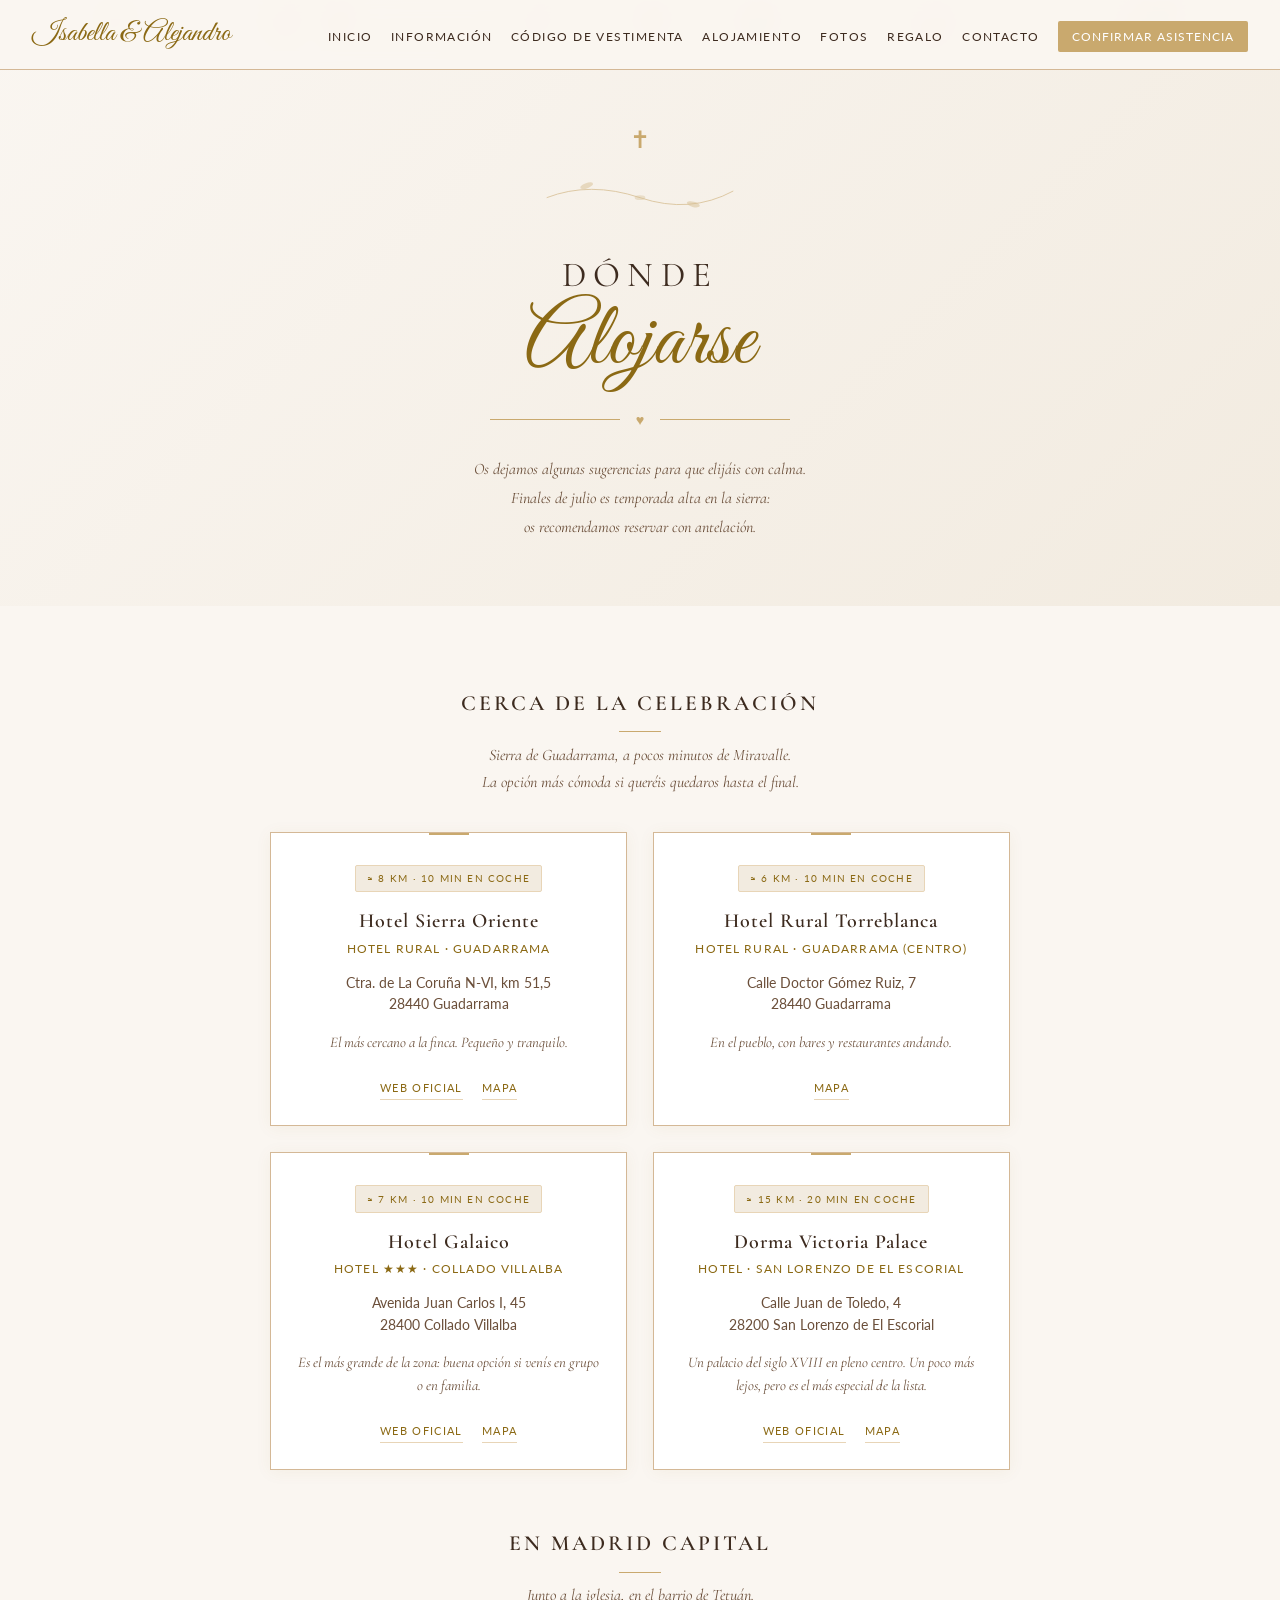
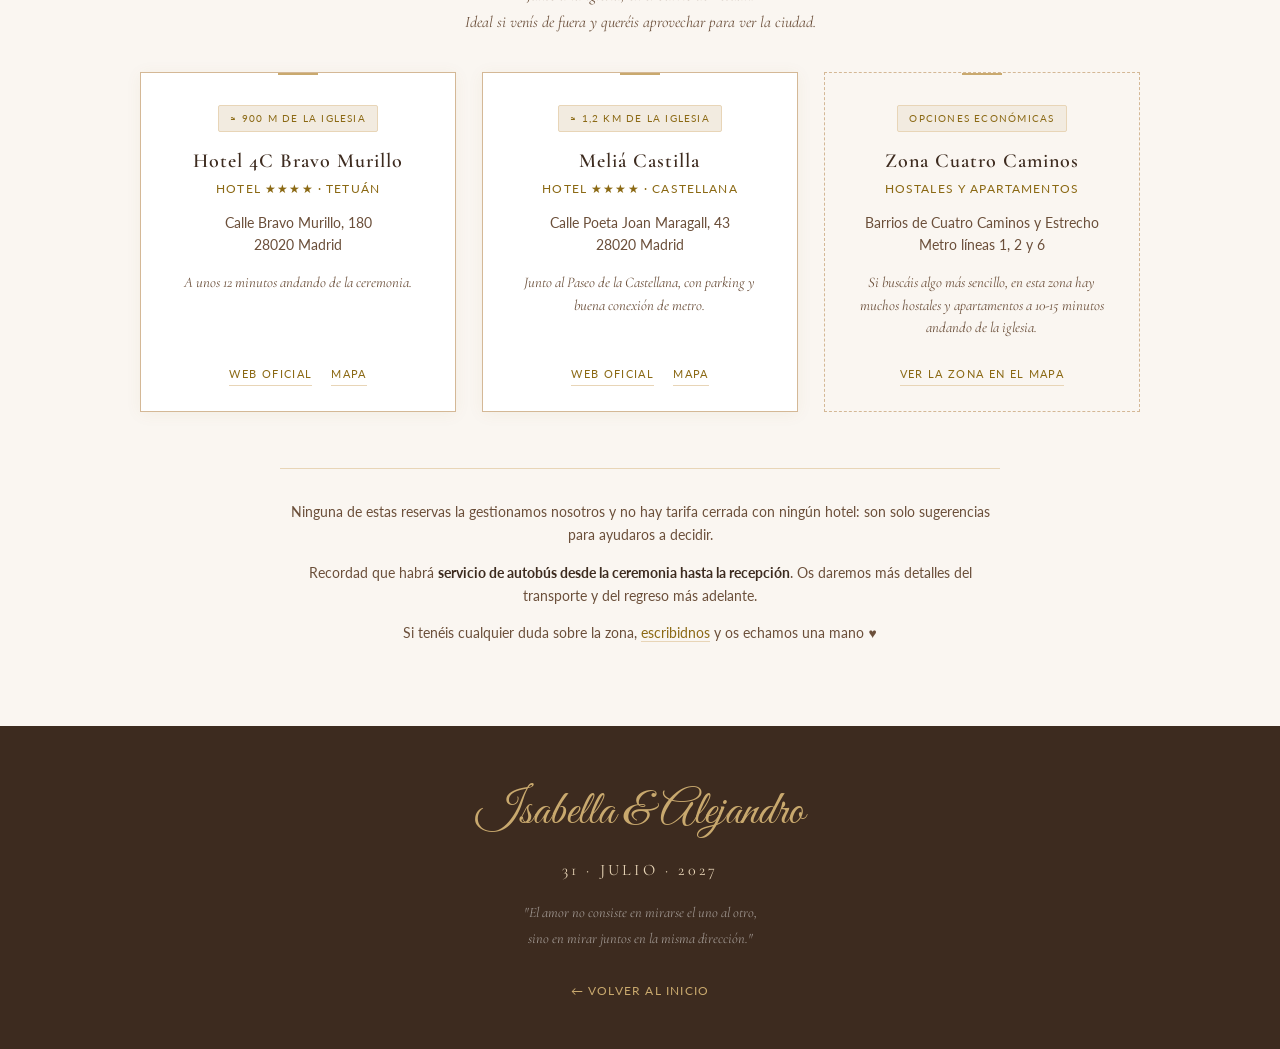
==== alojamiento.html @ 55c5a466 "Add files via upload" ====
<!DOCTYPE html>
<html lang="es">
<head>
  <meta charset="UTF-8" />
  <meta name="viewport" content="width=device-width, initial-scale=1.0" />
  <title>Alojamiento · Isabella &amp; Alejandro</title>
  <meta name="description" content="Hoteles recomendados cerca de la celebración y en Madrid capital para la boda de Isabella y Alejandro." />
  <meta name="robots" content="noindex, nofollow" />
  <link rel="stylesheet" href="styles.css" />
  <link rel="icon" href="data:image/svg+xml,<svg xmlns='http://www.w3.org/2000/svg' viewBox='0 0 100 100'><text y='.9em' font-size='90'>♥</text></svg>" />
</head>
<body>

  <!-- NAVBAR -->
  <nav class="navbar">
    <a href="index.html" class="navbar-brand">Isabella &amp; Alejandro</a>
    <ul class="navbar-links" id="navLinks">
      <li><a href="index.html#inicio">Inicio</a></li>
      <li><a href="index.html#informacion">Información</a></li>
      <li><a href="vestimenta.html">Código de Vestimenta</a></li>
      <li><a href="alojamiento.html">Alojamiento</a></li>
      <li><a href="index.html#fotos">Fotos</a></li>
      <li><a href="index.html#regalo">Regalo</a></li>
      <li><a href="index.html#contacto">Contacto</a></li>
      <li><a href="index.html#asistencia" class="btn-nav">Confirmar Asistencia</a></li>
    </ul>
    <button class="hamburger" id="hamburger" aria-label="Menú">
      <span></span>
      <span></span>
      <span></span>
    </button>
  </nav>

  <!-- HERO ALOJAMIENTO -->
  <div class="page-hero">
    <span class="page-hero-cross">✝</span>

    <!-- Rama decorativa -->
    <svg viewBox="0 0 300 80" fill="none" xmlns="http://www.w3.org/2000/svg" style="width:200px;margin-bottom:1rem;opacity:0.7">
      <path d="M10,40 Q75,15 150,40 Q225,65 290,30" stroke="#C9A96E" stroke-width="1.2" fill="none"/>
      <ellipse cx="70" cy="22" rx="10" ry="4" transform="rotate(-20 70 22)" fill="#C9A96E" opacity="0.5"/>
      <ellipse cx="150" cy="40" rx="8" ry="3.5" fill="#C9A96E" opacity="0.4"/>
      <ellipse cx="230" cy="50" rx="10" ry="4" transform="rotate(15 230 50)" fill="#C9A96E" opacity="0.5"/>
    </svg>

    <div class="page-hero-title">Dónde</div>
    <span class="page-hero-script">Alojarse</span>

    <div class="divider" style="margin:1rem auto"><span class="divider-heart">♥</span></div>

    <p class="page-hero-intro">
      Os dejamos algunas sugerencias para que elijáis con calma.<br>
      Finales de julio es temporada alta en la sierra:<br>
      os recomendamos reservar con antelación.
    </p>
  </div>

  <!-- HOTELES -->
  <section class="section">
    <div class="container">

      <div class="lodging-zone fade-in">
        <h3 class="lodging-zone-title">Cerca de la celebración</h3>
        <p class="lodging-zone-desc">
          Sierra de Guadarrama, a pocos minutos de Miravalle.<br>
          La opción más cómoda si queréis quedaros hasta el final.
        </p>

        <div class="lodging-grid lodging-grid-2">

          <article class="lodging-card">
            <span class="lodging-badge">≈ 8 km · 10 min en coche</span>
            <h4 class="lodging-name">Hotel Sierra Oriente</h4>
            <p class="lodging-type">Hotel rural · Guadarrama</p>
            <p class="lodging-address">Ctra. de La Coruña N-VI, km 51,5<br>28440 Guadarrama</p>
            <p class="lodging-note-sm">El más cercano a la finca. Pequeño y tranquilo.</p>
            <div class="lodging-links">
              <a href="https://www.hotelsierraoriente.com/" target="_blank" rel="noopener">Web oficial</a>
              <a href="https://maps.google.com/?q=Hotel+Sierra+Oriente+Guadarrama" target="_blank" rel="noopener">Mapa</a>
            </div>
          </article>

          <article class="lodging-card">
            <span class="lodging-badge">≈ 6 km · 10 min en coche</span>
            <h4 class="lodging-name">Hotel Rural Torreblanca</h4>
            <p class="lodging-type">Hotel rural · Guadarrama (centro)</p>
            <p class="lodging-address">Calle Doctor Gómez Ruiz, 7<br>28440 Guadarrama</p>
            <p class="lodging-note-sm">En el pueblo, con bares y restaurantes andando.</p>
            <div class="lodging-links">
              <a href="https://maps.google.com/?q=Hotel+Rural+Torreblanca+Guadarrama" target="_blank" rel="noopener">Mapa</a>
            </div>
          </article>

          <article class="lodging-card">
            <span class="lodging-badge">≈ 7 km · 10 min en coche</span>
            <h4 class="lodging-name">Hotel Galaico</h4>
            <p class="lodging-type">Hotel ★★★ · Collado Villalba</p>
            <p class="lodging-address">Avenida Juan Carlos I, 45<br>28400 Collado Villalba</p>
            <p class="lodging-note-sm">Es el más grande de la zona: buena opción si venís en grupo o en familia.</p>
            <div class="lodging-links">
              <a href="https://www.hotelgalaico.com/" target="_blank" rel="noopener">Web oficial</a>
              <a href="https://maps.google.com/?q=Hotel+Galaico+Collado+Villalba" target="_blank" rel="noopener">Mapa</a>
            </div>
          </article>

          <article class="lodging-card">
            <span class="lodging-badge">≈ 15 km · 20 min en coche</span>
            <h4 class="lodging-name">Dorma Victoria Palace</h4>
            <p class="lodging-type">Hotel · San Lorenzo de El Escorial</p>
            <p class="lodging-address">Calle Juan de Toledo, 4<br>28200 San Lorenzo de El Escorial</p>
            <p class="lodging-note-sm">Un palacio del siglo XVIII en pleno centro. Un poco más lejos, pero es el más especial de la lista.</p>
            <div class="lodging-links">
              <a href="https://www.eurostarshotels.com/dorma-victoria-palace.html" target="_blank" rel="noopener">Web oficial</a>
              <a href="https://maps.google.com/?q=Victoria+Palace+San+Lorenzo+de+El+Escorial" target="_blank" rel="noopener">Mapa</a>
            </div>
          </article>

        </div>
      </div>

      <!-- ---------- ZONA 2 · MADRID ---------- -->
      <div class="lodging-zone fade-in">
        <h3 class="lodging-zone-title">En Madrid capital</h3>
        <p class="lodging-zone-desc">
          Junto a la iglesia, en el barrio de Tetuán.<br>
          Ideal si venís de fuera y queréis aprovechar para ver la ciudad.
        </p>

        <div class="lodging-grid">

          <article class="lodging-card">
            <span class="lodging-badge">≈ 900 m de la iglesia</span>
            <h4 class="lodging-name">Hotel 4C Bravo Murillo</h4>
            <p class="lodging-type">Hotel ★★★★ · Tetuán</p>
            <p class="lodging-address">Calle Bravo Murillo, 180<br>28020 Madrid</p>
            <p class="lodging-note-sm">A unos 12 minutos andando de la ceremonia.</p>
            <div class="lodging-links">
              <a href="https://www.hotelbravomurillo.es/" target="_blank" rel="noopener">Web oficial</a>
              <a href="https://maps.google.com/?q=Hotel+4C+Bravo+Murillo+Madrid" target="_blank" rel="noopener">Mapa</a>
            </div>
          </article>

          <article class="lodging-card">
            <span class="lodging-badge">≈ 1,2 km de la iglesia</span>
            <h4 class="lodging-name">Meliá Castilla</h4>
            <p class="lodging-type">Hotel ★★★★ · Castellana</p>
            <p class="lodging-address">Calle Poeta Joan Maragall, 43<br>28020 Madrid</p>
            <p class="lodging-note-sm">Junto al Paseo de la Castellana, con parking y buena conexión de metro.</p>
            <div class="lodging-links">
              <a href="https://www.melia.com/es/hoteles/espana/madrid/melia-castilla" target="_blank" rel="noopener">Web oficial</a>
              <a href="https://maps.google.com/?q=Melia+Castilla+Madrid" target="_blank" rel="noopener">Mapa</a>
            </div>
          </article>

          <article class="lodging-card lodging-card-tip">
            <span class="lodging-badge">Opciones económicas</span>
            <h4 class="lodging-name">Zona Cuatro Caminos</h4>
            <p class="lodging-type">Hostales y apartamentos</p>
            <p class="lodging-address">Barrios de Cuatro Caminos y Estrecho<br>Metro líneas 1, 2 y 6</p>
            <p class="lodging-note-sm">Si buscáis algo más sencillo, en esta zona hay muchos hostales y apartamentos a 10-15 minutos andando de la iglesia.</p>
            <div class="lodging-links">
              <a href="https://maps.google.com/?q=hoteles+Cuatro+Caminos+Madrid" target="_blank" rel="noopener">Ver la zona en el mapa</a>
            </div>
          </article>

        </div>
      </div>

      <!-- ---------- NOTA ---------- -->
      <div class="lodging-footnote fade-in">
        <p>
          Ninguna de estas reservas la gestionamos nosotros y no hay tarifa cerrada con ningún hotel:
          son solo sugerencias para ayudaros a decidir.
        </p>
        <p>
          Recordad que habrá <strong>servicio de autobús desde la ceremonia hasta la recepción</strong>.
          Os daremos más detalles del transporte y del regreso más adelante.
        </p>
        <p>
          Si tenéis cualquier duda sobre la zona, <a href="index.html#contacto">escribidnos</a> y os echamos una mano ♥
        </p>
      </div>

    </div>
  </section>

  <!-- FOOTER -->
  <footer>
    <span class="footer-names">Isabella &amp; Alejandro</span>
    <div class="footer-date">31 · JULIO · 2027</div>
    <p class="footer-quote">
      "El amor no consiste en mirarse el uno al otro,<br>
      sino en mirar juntos en la misma dirección."
    </p>
    <div style="margin-top:1.5rem">
      <a href="index.html" style="color:var(--gold);font-size:0.75rem;letter-spacing:0.1em;text-transform:uppercase;text-decoration:none">← Volver al Inicio</a>
    </div>
  </footer>

  <script>
    // Menú hamburguesa
    document.getElementById('hamburger').addEventListener('click', () => {
      document.getElementById('navLinks').classList.toggle('open');
    });

    // Aparición progresiva al hacer scroll
    const observer = new IntersectionObserver((entries) => {
      entries.forEach(e => { if (e.isIntersecting) e.target.classList.add('visible'); });
    }, { threshold: 0.1 });
    document.querySelectorAll('.fade-in').forEach(el => observer.observe(el));
  </script>

  <script src="petals.js" defer></script>
</body>
</html>
---- styles.css ----
/* =============================================
   WEB BODA - Isabella & Alejandro
   Paleta: Crema, Beige, Dorado elegante
   ============================================= */

@import url('https://fonts.googleapis.com/css2?family=Cormorant+Garamond:ital,wght@0,300;0,400;0,500;0,600;1,300;1,400;1,500;1,600&family=Great+Vibes&family=Lato:wght@300;400;700&display=swap');

:root {
  --cream: #FAF6F1;
  --cream-dark: #F2EBE0;
  --gold: #C9A96E;
  --gold-dark: #8B6914;
  --gold-light: #E8D5B7;
  --text-dark: #3D2B1F;
  --text-mid: #6B4F3A;
  --white: #FFFFFF;
  --border: #D4B896;
}

* {
  margin: 0;
  padding: 0;
  box-sizing: border-box;
}

html {
  scroll-behavior: smooth;
}

body {
  font-family: 'Lato', sans-serif;
  background-color: var(--cream);
  color: var(--text-dark);
  font-size: 16px;
  line-height: 1.6;
}

/* =============================================
   INTRO SCREEN — ANIMACIÓN CINEMATOGRÁFICA PREMIUM
   ============================================= */

/* ---------- KEYFRAMES ---------- */

@keyframes introFadeIn {
  from { opacity: 0; }
  to   { opacity: 1; }
}

@keyframes introGlow {
  0%, 100% { opacity: 0.35; transform: translate(-50%,-55%) scale(1); }
  50%       { opacity: 0.72; transform: translate(-50%,-55%) scale(1.14); }
}

@keyframes envelopeAppear {
  0%   { opacity: 0; transform: rotateX(9deg) translateY(70px) scale(0.86); filter: blur(10px); }
  55%  { filter: blur(0); }
  100% { opacity: 1; transform: rotateX(9deg) translateY(0) rotateZ(-0.5deg); }
}

@keyframes envelopeFloat {
  0%, 100% {
    transform: rotateX(9deg) translateY(0) rotateZ(-0.5deg);
    filter:
      drop-shadow(0 55px 55px rgba(0,0,0,0.70))
      drop-shadow(0 22px 28px rgba(0,0,0,0.48))
      drop-shadow(0 7px 12px rgba(0,0,0,0.28));
  }
  50% {
    transform: rotateX(9deg) translateY(-16px) rotateZ(0.5deg);
    filter:
      drop-shadow(0 72px 65px rgba(0,0,0,0.60))
      drop-shadow(0 30px 36px rgba(0,0,0,0.38))
      drop-shadow(0 9px 14px rgba(0,0,0,0.22));
  }
}

/* Vibración al romper el sello — simula resistencia del papel */
@keyframes envShake {
  0%   { transform: rotateX(9deg) translateX(0)    rotateZ(-0.5deg); }
  12%  { transform: rotateX(9deg) translateX(-9px) rotateZ(-1.5deg); }
  24%  { transform: rotateX(9deg) translateX(9px)  rotateZ(1.5deg); }
  36%  { transform: rotateX(9deg) translateX(-6px) rotateZ(-0.8deg); }
  50%  { transform: rotateX(9deg) translateX(5px)  rotateZ(0.6deg); }
  64%  { transform: rotateX(9deg) translateX(-3px) rotateZ(-0.3deg); }
  78%  { transform: rotateX(9deg) translateX(1px); }
  100% { transform: rotateX(9deg) translateX(0)    rotateZ(0deg); }
}

/* Sello: escala + brillo → fragmentación → desaparece */
@keyframes sealBreak {
  0%   { transform: translate(-50%,-50%) scale(1) rotate(0deg);    opacity: 1; filter: brightness(1); }
  25%  { transform: translate(-50%,-50%) scale(1.22) rotate(7deg); opacity: 1; filter: brightness(1.6); }
  55%  { transform: translate(-50%,-50%) scale(0.55) rotate(-9deg); opacity: 0.5; filter: brightness(1.2); }
  100% { transform: translate(-50%,-50%) scale(0) rotate(-18deg);  opacity: 0; filter: brightness(1); }
}

@keyframes sealGlow {
  0%, 100% {
    box-shadow: 0 0 0 4px rgba(180,130,30,0.22),
                0 6px 26px rgba(80,50,10,0.50),
                0 2px 8px rgba(0,0,0,0.30),
                inset 0 2px 6px rgba(255,255,255,0.22),
                inset 0 -2px 6px rgba(0,0,0,0.24);
  }
  50% {
    box-shadow: 0 0 0 10px rgba(180,130,30,0.42),
                0 14px 42px rgba(80,50,10,0.72),
                0 4px 12px rgba(0,0,0,0.36),
                inset 0 2px 9px rgba(255,255,255,0.38),
                inset 0 -3px 9px rgba(0,0,0,0.30);
  }
}

/* Apertura de la solapa — física de papel real:
   resistencia inicial del pegamento, despegue progresivo,
   gran arco, doble sobreimpulso y reposo definitivo */
@keyframes flapOpen {
  0%   { transform: rotateX(0deg); }
  4%   { transform: rotateX(-6deg); }    /* resistencia del lacre */
  10%  { transform: rotateX(-22deg); }   /* el papel cede */
  20%  { transform: rotateX(-55deg); }   /* toma impulso */
  36%  { transform: rotateX(-108deg); }  /* gran arco — mayor velocidad */
  55%  { transform: rotateX(-152deg); }  /* ralentiza al cruzar los 90° */
  72%  { transform: rotateX(-180deg); }  /* casi completo */
  83%  { transform: rotateX(-195deg); }  /* primer sobreimpulso */
  91%  { transform: rotateX(-200deg); }  /* pico máximo */
  96%  { transform: rotateX(-191deg); }  /* rebote */
  100% { transform: rotateX(-193deg); }  /* reposa abierto */
}

/* Luz interior: emerge cuando la solapa abre */
@keyframes innerGlowIn {
  0%   { opacity: 0; transform: scaleY(0.6) translateY(8px); }
  100% { opacity: 1; transform: scaleY(1)   translateY(0); }
}

/* Carta: emerge lentamente del interior, sube con inercia y se despliega */
@keyframes letterRiseUnfold {
  0%   { transform: translateX(-50%) translateY(0)      scaleY(0.26) scaleX(0.93); opacity: 0;   filter: blur(2px); }
  7%   { opacity: 0.55; filter: blur(0.8px); }
  15%  { transform: translateX(-50%) translateY(-54px)  scaleY(0.40) scaleX(0.96); opacity: 1;   filter: blur(0); }
  30%  { transform: translateX(-50%) translateY(-112px) scaleY(0.62) scaleX(0.98); }
  50%  { transform: translateX(-50%) translateY(-190px) scaleY(0.83) scaleX(0.99); }
  68%  { transform: translateX(-50%) translateY(-240px) scaleY(0.97) scaleX(1.00); }
  80%  { transform: translateX(-50%) translateY(-252px) scaleY(1.04); }
  89%  { transform: translateX(-50%) translateY(-255px) scaleY(1.012); }
  95%  { transform: translateX(-50%) translateY(-257px) scaleY(1.004); }
  100% { transform: translateX(-50%) translateY(-252px) scaleY(1.00);  opacity: 1; filter: blur(0); }
}

/* Carta flotando suavemente tras emerger */
@keyframes letterHover {
  0%, 100% { transform: translateX(-50%) translateY(-252px); }
  50%       { transform: translateX(-50%) translateY(-260px); }
}

/* Brillo de papel deslizándose sobre la carta */
@keyframes shinePass {
  0%   { left: -90%; opacity: 0; }
  8%   { opacity: 1; }
  88%  { opacity: 0.85; }
  100% { left: 170%; opacity: 0; }
}

/* Partículas doradas */
@keyframes particleRise {
  0%   { opacity: 0; transform: translateY(0) scale(1) rotate(0deg); }
  10%  { opacity: 0.9; }
  75%  { opacity: 0.4; }
  100% { opacity: 0; transform: translateY(-160px) scale(0.08) rotate(250deg); }
}

@keyframes hintAppear {
  from { opacity: 0; transform: translateY(14px); }
  to   { opacity: 1; transform: translateY(0); }
}

@keyframes hintFloat {
  0%, 100% { transform: translateY(0); }
  50%       { transform: translateY(-9px); }
}

/* Transición cinemática: sobreexposición → desvanecimiento con desenfoque */
@keyframes cinematicFadeOut {
  0%   { opacity: 1; filter: brightness(1)   blur(0px);   transform: scale(1); }
  14%  { opacity: 1; filter: brightness(2.2) blur(0px);   transform: scale(1.005); }
  30%  { opacity: 0.9; filter: brightness(1.7) blur(1px); transform: scale(1.01); }
  58%  { opacity: 0.5; filter: brightness(1.3) blur(3px); transform: scale(1.015); }
  100% { opacity: 0;   filter: brightness(1)   blur(7px);  transform: scale(1.02); }
}

/* Movimiento cinemático de cámara durante la apertura */
@keyframes openingView {
  0%   { transform: rotateX(9deg) rotateY(0deg)  rotateZ(0deg); }
  100% { transform: rotateX(5deg) rotateY(-5deg) rotateZ(0deg); }
}

/* ---------- LAYOUT ---------- */

.intro-screen {
  position: fixed;
  inset: 0;
  z-index: 9999;
  display: flex;
  align-items: center;
  justify-content: center;
  overflow: hidden;
  animation: introFadeIn 0.6s ease-out forwards;
}

/* Fondo oscuro espresso premium */
.intro-bg {
  position: absolute;
  inset: 0;
  background:
    radial-gradient(ellipse 90% 70% at 50% 45%, #221205 0%, #130902 55%, #060301 100%);
}

/* Textura de papel/grano sutil */
.intro-bg::after {
  content: '';
  position: absolute;
  inset: 0;
  background-image: url("data:image/svg+xml,%3Csvg xmlns='http://www.w3.org/2000/svg' width='300' height='300'%3E%3Cfilter id='n'%3E%3CfeTurbulence type='fractalNoise' baseFrequency='0.82' numOctaves='4' stitchTiles='stitch'/%3E%3C/filter%3E%3Crect width='100%25' height='100%25' filter='url(%23n)' opacity='0.04'/%3E%3C/svg%3E");
  opacity: 0.45;
  pointer-events: none;
}

/* Halo dorado pulsante */
.intro-glow {
  position: absolute;
  top: 50%;
  left: 50%;
  width: 800px;
  height: 680px;
  transform: translate(-50%, -55%);
  background: radial-gradient(ellipse, rgba(201,169,110,0.14) 0%, rgba(180,130,60,0.05) 45%, transparent 65%);
  pointer-events: none;
  animation: introGlow 5s ease-in-out infinite;
}

/* ---------- PARTÍCULAS DORADAS ---------- */

.intro-particles {
  position: absolute;
  inset: 0;
  pointer-events: none;
  overflow: hidden;
}

.p {
  position: absolute;
  border-radius: 50%;
  background: radial-gradient(circle, #F0D87A, #C9A96E);
  opacity: 0;
  animation: particleRise linear infinite;
}

.p1  { width:3px; height:3px; left:33%; bottom:47%; animation-duration:4.5s; animation-delay:0.3s; }
.p2  { width:2px; height:2px; left:58%; bottom:44%; animation-duration:3.8s; animation-delay:1.1s; }
.p3  { width:4px; height:4px; left:40%; bottom:49%; animation-duration:5.2s; animation-delay:0.0s; }
.p4  { width:2px; height:2px; left:54%; bottom:45%; animation-duration:4.1s; animation-delay:2.2s; }
.p5  { width:3px; height:3px; left:36%; bottom:41%; animation-duration:3.5s; animation-delay:1.7s; }
.p6  { width:2px; height:2px; left:63%; bottom:51%; animation-duration:4.8s; animation-delay:0.8s; }
.p7  { width:3px; height:3px; left:45%; bottom:43%; animation-duration:4.2s; animation-delay:2.8s; }
.p8  { width:2px; height:2px; left:52%; bottom:48%; animation-duration:3.6s; animation-delay:1.4s; }
.p9  { width:3px; height:3px; left:29%; bottom:50%; animation-duration:5.0s; animation-delay:3.2s; }
.p10 { width:2px; height:2px; left:67%; bottom:46%; animation-duration:4.3s; animation-delay:0.6s; }

/* ---------- ESCENA ---------- */

.intro-scene {
  position: relative;
  display: flex;
  flex-direction: column;
  align-items: center;
  gap: 3.2rem;
  perspective: 1500px;
  perspective-origin: 50% 18%;
}

/* ---------- STAGE 3D (tilt + flotación) ---------- */

.env-3d-stage {
  position: relative;
  /* Sombra dinámica — cambia con la flotación vía keyframes */
  animation:
    envelopeAppear 1.1s cubic-bezier(0.22, 1, 0.36, 1) 0.5s both,
    envelopeFloat  6.0s ease-in-out 1.9s infinite;
  transform-style: preserve-3d;
  will-change: transform;
}

.env-3d-stage.no-float {
  animation: envShake 0.52s cubic-bezier(0.36, 0.07, 0.19, 0.97) forwards;
}

/* Movimiento de cámara suave mientras el sobre se abre */
.env-3d-stage.opening-view {
  animation: openingView 3.0s cubic-bezier(0.22, 1, 0.36, 1) forwards;
  filter:
    drop-shadow(0 65px 72px rgba(0,0,0,0.76))
    drop-shadow(0 32px 44px rgba(0,0,0,0.56))
    drop-shadow(0 10px 20px rgba(0,0,0,0.34))
    drop-shadow(0 -6px 24px rgba(201,169,110,0.12));
}

/* ---------- WRAPPER ---------- */

.envelope-wrapper {
  position: relative;
  width: 380px;
  height: 256px;
  overflow: hidden;
  border-radius: 4px;
}

.envelope-wrapper.open {
  overflow: visible;
}

/* Luz interior (visible cuando la solapa abre) */
.env-inner-glow {
  position: absolute;
  inset: 0;
  background:
    radial-gradient(ellipse 80% 55% at 50% 68%, rgba(255,252,220,1.0) 0%, rgba(250,235,160,0.85) 30%, transparent 65%),
    radial-gradient(ellipse 50% 28% at 50% 52%, rgba(255,255,240,0.95) 0%, transparent 100%);
  z-index: 1;
  opacity: 0;
  pointer-events: none;
  transition: opacity 0.55s ease;
}

.env-inner-glow.glowing { opacity: 1; }

/* Inner glow — animación propia */
.env-inner-glow.glowing {
  opacity: 1;
  animation: innerGlowIn 0.6s ease-out forwards;
}

/* ---------- CARTA (papel premium) ---------- */

.letter-card {
  position: absolute;
  bottom: 12px;
  left: 50%;
  transform: translateX(-50%);
  width: 84%;
  height: 255px;
  background: linear-gradient(180deg, #FEFCF9 0%, #F9F4EE 100%);
  border: 1px solid rgba(201,169,110,0.22);
  display: flex;
  flex-direction: column;
  align-items: center;
  justify-content: center;
  text-align: center;
  padding: 1.5rem 1.2rem;
  z-index: 2;
  overflow: hidden;
  transform-origin: center top;
  will-change: transform, opacity;
  box-shadow:
    0 -14px 36px rgba(0,0,0,0.18),
    0 4px 14px rgba(201,169,110,0.10),
    inset 0 1px 0 rgba(255,255,255,0.98),
    inset 0 0 80px rgba(255,248,235,0.35);
}

/* Líneas sutiles de papel de carta */
.letter-card::before {
  content: '';
  position: absolute;
  inset: 0;
  background-image: repeating-linear-gradient(
    transparent,
    transparent 30px,
    rgba(201,169,110,0.05) 30px,
    rgba(201,169,110,0.05) 31px
  );
  pointer-events: none;
  z-index: 0;
}

/* Brillo de papel deslizándose al emerger */
.letter-shine {
  position: absolute;
  top: 0;
  left: -90%;
  width: 38%;
  height: 100%;
  background: linear-gradient(
    108deg,
    transparent 18%,
    rgba(255,255,255,0.72) 50%,
    transparent 82%
  );
  pointer-events: none;
  z-index: 10;
  opacity: 0;
}

/* Animación de subida + despliegue */
.letter-card.rising {
  animation: letterRiseUnfold 1.4s cubic-bezier(0.22, 1, 0.36, 1) forwards;
  z-index: 10;
}

.letter-card.rising .letter-shine {
  animation: shinePass 1.5s ease-out 1.1s forwards;
}

/* Carta flotando suavemente una vez emergida */
.letter-card.hovering {
  animation: letterHover 2.4s ease-in-out infinite;
  transform-origin: center top;
  z-index: 10;
  box-shadow:
    0 -22px 54px rgba(0,0,0,0.24),
    0 10px 28px rgba(201,169,110,0.12),
    inset 0 1px 0 rgba(255,255,255,0.98),
    inset 0 0 80px rgba(255,248,235,0.35),
    0 50px 90px rgba(0,0,0,0.20);
}

.letter-branch {
  width: 150px;
  margin-bottom: 0.7rem;
  opacity: 0.85;
}

.letter-blessing {
  font-family: 'Cormorant Garamond', serif;
  font-style: italic;
  font-size: 0.73rem;
  color: var(--text-mid);
  letter-spacing: 0.06em;
  line-height: 1.95;
  margin-bottom: 0.8rem;
}

.letter-names {
  font-family: 'Great Vibes', cursive;
  font-size: 2.3rem;
  color: var(--gold-dark);
  line-height: 1.18;
  text-shadow: 0 1px 4px rgba(139,105,20,0.08);
}

.letter-y {
  font-size: 1.45rem;
  color: var(--gold);
  display: block;
}

.letter-ornament {
  font-size: 0.65rem;
  letter-spacing: 0.55em;
  color: var(--gold);
  margin: 0.45rem 0;
}

.letter-date {
  font-family: 'Cormorant Garamond', serif;
  font-size: 0.62rem;
  letter-spacing: 0.22em;
  text-transform: uppercase;
  color: var(--text-mid);
}

/* ---------- EL SOBRE ---------- */

.envelope {
  position: absolute;
  inset: 0;
  border-radius: 4px;
  cursor: pointer;
  z-index: 5;
}

/* Interior cremoso */
.env-interior {
  position: absolute;
  inset: 0;
  background: linear-gradient(180deg, #FBF4E4 0%, #ECDDBC 100%);
  border-radius: 4px;
  z-index: 0;
}

/* Cuerpo kraft — iluminación realista desde arriba-centro */
.env-body {
  position: absolute;
  inset: 0;
  background:
    radial-gradient(ellipse 130% 110% at 50% 5%, #E6C898 0%, #C8A468 44%, #A07C40 100%),
    repeating-linear-gradient(
      92deg,
      transparent,
      transparent 3px,
      rgba(255,255,255,0.015) 3px,
      rgba(255,255,255,0.015) 6px
    );
  border-radius: 4px;
  overflow: hidden;
  z-index: 2;
}

/* Triángulos de sombra — profundidad de los pliegues */
.env-fold { position: absolute; inset: 0; pointer-events: none; }

.env-fold-l {
  clip-path: polygon(0 0, 0 100%, 50% 50%);
  background: linear-gradient(to right, rgba(0,0,0,0.18) 0%, rgba(0,0,0,0.04) 45%, transparent 70%);
}

.env-fold-r {
  clip-path: polygon(100% 0, 100% 100%, 50% 50%);
  background: linear-gradient(to left, rgba(255,255,255,0.07) 0%, transparent 55%);
}

.env-fold-b {
  clip-path: polygon(0 100%, 100% 100%, 50% 50%);
  background: linear-gradient(to top, rgba(0,0,0,0.20) 0%, rgba(0,0,0,0.06) 45%, transparent 70%);
}

/* Líneas de crease SVG */
.env-crease {
  position: absolute;
  inset: 0;
  width: 100%;
  height: 100%;
  pointer-events: none;
}

/* Sombra de la línea de pliegue de la solapa */
.env-flap-crease {
  position: absolute;
  left: 0; right: 0;
  top: 44%;
  height: 2px;
  background: linear-gradient(to right,
    transparent 0%,
    rgba(0,0,0,0.14) 18%,
    rgba(0,0,0,0.18) 50%,
    rgba(0,0,0,0.14) 82%,
    transparent 100%);
  pointer-events: none;
}

/* ---------- SOLAPA 3D — apertura realista con física de papel ---------- */

.env-flap-wrap {
  position: absolute;
  top: 0; left: 0; right: 0;
  height: 100%;
  transform-origin: top center;
  transform-style: preserve-3d;
  z-index: 3;
  will-change: transform;
}

.env-flap-wrap.opening {
  animation: flapOpen 1.4s cubic-bezier(0.25, 0.46, 0.45, 0.94) forwards;
}

/* Cara delantera: papel kraft con especular */
.env-flap-front {
  position: absolute;
  inset: 0;
  clip-path: polygon(0 0, 100% 0, 50% 44%);
  background: linear-gradient(162deg,
    #F2D29C 0%,
    #DCBA78 22%,
    #C09A5A 58%,
    #A27C44 100%);
  backface-visibility: hidden;
  overflow: hidden;
}

/* Destello especular en la solapa */
.env-flap-shine {
  position: absolute;
  inset: 0;
  background: linear-gradient(155deg,
    rgba(255,255,255,0.16) 0%,
    rgba(255,255,255,0.06) 45%,
    transparent 70%);
}

/* Cara trasera: interior cremoso (visible al rotar >90°) */
.env-flap-back {
  position: absolute;
  inset: 0;
  clip-path: polygon(0 0, 100% 0, 50% 44%);
  background: linear-gradient(165deg,
    #F9F1E3 0%,
    #EEE0C6 50%,
    #E0CEAC 100%);
  transform: rotateX(180deg);
  backface-visibility: hidden;
}

/* ---------- SELLO DE LACRE ---------- */

.env-seal {
  position: absolute;
  top: 42%;
  left: 50%;
  transform: translate(-50%, -50%);
  z-index: 4;
}

.env-seal.breaking {
  animation: sealBreak 0.38s cubic-bezier(0.55, 0, 1, 0.45) forwards;
}

.seal-disk {
  width: 82px;
  height: 82px;
  border-radius: 50%;
  background: radial-gradient(circle at 33% 26%,
    #F6E282 0%,
    #DDB038 23%,
    #BA8C1C 55%,
    #8A6210 100%);
  border: 2.5px solid #7C5E10;
  display: flex;
  flex-direction: column;
  align-items: center;
  justify-content: center;
  position: relative;
  cursor: pointer;
  animation: sealGlow 3.2s ease-in-out infinite;
  box-shadow:
    0 0 0 4px rgba(180,130,30,0.20),
    0 6px 24px rgba(80,50,10,0.45),
    0 2px 8px rgba(0,0,0,0.28),
    inset 0 2px 6px rgba(255,255,255,0.22),
    inset 0 -2px 6px rgba(0,0,0,0.22);
}

.seal-pattern {
  position: absolute;
  inset: 0;
  border-radius: 50%;
}

.seal-initials {
  font-family: 'Great Vibes', cursive;
  font-size: 1.55rem;
  color: #FAF6F1;
  line-height: 1;
  text-shadow:
    0 1px 0 rgba(255,255,255,0.22),
    0 2px 6px rgba(0,0,0,0.55);
  position: relative;
  z-index: 1;
}

.seal-date-small {
  font-family: 'Cormorant Garamond', serif;
  font-size: 0.4rem;
  letter-spacing: 0.2em;
  color: rgba(250,246,241,0.8);
  text-transform: uppercase;
  position: relative;
  z-index: 1;
}

/* ---------- HINT TEXT ---------- */

.intro-hint {
  display: flex;
  flex-direction: column;
  align-items: center;
  gap: 0.65rem;
  cursor: pointer;
  opacity: 0;
  animation:
    hintAppear 0.9s ease-out 1.8s forwards,
    hintFloat  2.8s ease-in-out 2.7s infinite;
  transition: opacity 0.4s ease, transform 0.4s ease;
}

.intro-hint.hidden {
  animation: none;
  opacity: 0;
  transform: translateY(12px);
  pointer-events: none;
}

.hint-chevron { display: block; }

.intro-hint p {
  font-family: 'Cormorant Garamond', serif;
  font-style: italic;
  font-size: 1.0rem;
  letter-spacing: 0.12em;
  color: rgba(201,169,110,0.85);
}

/* ---------- TRANSICIÓN CINEMÁTICA ---------- */

.intro-screen.dismissing {
  animation: cinematicFadeOut 1.0s ease-out forwards;
}

/* ---------- RESPONSIVE ---------- */

@media (max-width: 480px) {
  .envelope-wrapper { width: 310px; height: 210px; }
  .seal-disk        { width: 70px; height: 70px; }
  .seal-initials    { font-size: 1.3rem; }
  .letter-card      { height: 215px; }
  .letter-names     { font-size: 1.95rem; }

  /* Carta sube menos en móvil — evita que se salga de pantalla por arriba */
  @keyframes letterRiseUnfold {
    0%   { transform: translateX(-50%) translateY(0)      scaleY(0.26) scaleX(0.93); opacity: 0;   filter: blur(2px); }
    7%   { opacity: 0.55; filter: blur(0.8px); }
    15%  { transform: translateX(-50%) translateY(-34px)  scaleY(0.40) scaleX(0.96); opacity: 1;   filter: blur(0); }
    30%  { transform: translateX(-50%) translateY(-74px)  scaleY(0.62) scaleX(0.98); }
    50%  { transform: translateX(-50%) translateY(-127px) scaleY(0.83) scaleX(0.99); }
    68%  { transform: translateX(-50%) translateY(-160px) scaleY(0.97) scaleX(1.00); }
    80%  { transform: translateX(-50%) translateY(-168px) scaleY(1.04); }
    89%  { transform: translateX(-50%) translateY(-171px) scaleY(1.012); }
    95%  { transform: translateX(-50%) translateY(-173px) scaleY(1.004); }
    100% { transform: translateX(-50%) translateY(-168px) scaleY(1.00);  opacity: 1; filter: blur(0); }
  }

  @keyframes letterHover {
    0%, 100% { transform: translateX(-50%) translateY(-168px); }
    50%       { transform: translateX(-50%) translateY(-176px); }
  }

  @keyframes openingView {
    0%   { transform: rotateX(9deg) rotateY(0deg)  rotateZ(0deg); }
    100% { transform: rotateX(7deg) rotateY(-2deg) rotateZ(0deg); }
  }
}

/* =============================================
   TIPOGRAFÍA
   ============================================= */
.font-script {
  font-family: 'Great Vibes', cursive;
}
.font-serif {
  font-family: 'Cormorant Garamond', serif;
}

h1, h2, h3 {
  font-family: 'Cormorant Garamond', serif;
  color: var(--text-dark);
  font-weight: 400;
}

/* =============================================
   NAVBAR
   ============================================= */
.navbar {
  position: fixed;
  top: 0;
  left: 0;
  right: 0;
  z-index: 1000;
  background: rgba(250, 246, 241, 0.95);
  backdrop-filter: blur(8px);
  border-bottom: 1px solid var(--border);
  padding: 0 2rem;
  height: 70px;
  display: flex;
  align-items: center;
  justify-content: space-between;
}

.navbar-brand {
  font-family: 'Great Vibes', cursive;
  font-size: 1.8rem;
  color: var(--gold-dark);
  text-decoration: none;
  white-space: nowrap;
}

.navbar-links {
  display: flex;
  align-items: center;
  gap: 2rem;
  list-style: none;
}

.navbar-links a {
  font-family: 'Lato', sans-serif;
  font-size: 0.75rem;
  letter-spacing: 0.12em;
  text-transform: uppercase;
  color: var(--text-dark);
  text-decoration: none;
  transition: color 0.2s;
}

.navbar-links a:hover {
  color: var(--gold);
}

.btn-nav {
  background: var(--gold);
  color: var(--white) !important;
  padding: 0.5rem 1.2rem !important;
  border-radius: 2px;
  letter-spacing: 0.08em !important;
  transition: background 0.2s !important;
}

.btn-nav:hover {
  background: var(--gold-dark) !important;
  color: var(--white) !important;
}

.hamburger {
  display: none;
  flex-direction: column;
  gap: 5px;
  cursor: pointer;
  background: none;
  border: none;
  padding: 4px;
}

.hamburger span {
  width: 24px;
  height: 2px;
  background: var(--text-dark);
  transition: all 0.3s;
}

/* =============================================
   DECORACIONES ORNAMENTALES
   ============================================= */
.ornament {
  text-align: center;
  color: var(--gold);
  font-size: 1.2rem;
  letter-spacing: 0.5em;
  margin: 0.8rem 0;
}

.divider {
  display: flex;
  align-items: center;
  gap: 1rem;
  margin: 1.5rem auto;
  max-width: 300px;
}

.divider::before,
.divider::after {
  content: '';
  flex: 1;
  height: 1px;
  background: var(--gold);
}

.divider-heart {
  color: var(--gold);
  font-size: 0.9rem;
}

.branch-svg {
  width: 120px;
  opacity: 0.7;
}

/* =============================================
   HERO
   ============================================= */
#inicio {
  min-height: 100vh;
  background-image: url('hero.jpg');
  background-size: cover;
  background-position: center;
  background-repeat: no-repeat;
  display: flex;
  align-items: center;
  justify-content: center;
  text-align: center;
  padding: 100px 2rem 4rem;
  position: relative;
  overflow: hidden;
}

#inicio::before {
  content: '';
  position: absolute;
  inset: 0;
  background: linear-gradient(
    to bottom,
    rgba(250,246,241,0.55) 0%,
    rgba(250,246,241,0.35) 30%,
    rgba(250,246,241,0.35) 70%,
    rgba(250,246,241,0.65) 100%
  );
}

.hero-content {
  position: relative;
  z-index: 1;
  max-width: 700px;
}

.hero-blessing {
  font-family: 'Cormorant Garamond', serif;
  font-style: italic;
  font-size: 0.9rem;
  letter-spacing: 0.1em;
  color: var(--text-mid);
  margin-bottom: 1.5rem;
  line-height: 1.8;
}

.hero-names {
  font-family: 'Great Vibes', cursive;
  font-size: clamp(4rem, 10vw, 7rem);
  color: var(--gold-dark);
  line-height: 1.1;
  margin: 0.5rem 0;
  text-shadow: 0 2px 12px rgba(250,246,241,0.8), 0 1px 4px rgba(139,105,20,0.2);
}

.hero-y {
  font-family: 'Great Vibes', cursive;
  font-size: clamp(2.5rem, 6vw, 4rem);
  color: var(--gold);
  display: block;
}

.hero-subtitle {
  font-family: 'Cormorant Garamond', serif;
  font-size: 1rem;
  letter-spacing: 0.25em;
  text-transform: uppercase;
  color: var(--text-mid);
  margin: 1.5rem 0 0.5rem;
}

.hero-date {
  font-family: 'Cormorant Garamond', serif;
  font-size: 1.1rem;
  letter-spacing: 0.15em;
  color: var(--text-dark);
  margin-bottom: 2.5rem;
}

.hero-date strong {
  font-size: 2.5rem;
  font-weight: 300;
  display: block;
  line-height: 1;
  color: var(--gold-dark);
}

/* =============================================
   COUNTDOWN
   ============================================= */
.countdown {
  display: flex;
  justify-content: center;
  gap: 1rem;
  margin: 2rem 0;
  flex-wrap: wrap;
}

.countdown-block {
  background: var(--white);
  border: 1px solid var(--border);
  min-width: 80px;
  padding: 1rem 1.2rem;
  text-align: center;
  box-shadow: 0 2px 12px rgba(139,105,20,0.08);
}

.countdown-number {
  font-family: 'Cormorant Garamond', serif;
  font-size: 2.5rem;
  font-weight: 300;
  color: var(--gold-dark);
  line-height: 1;
  display: block;
}

.countdown-label {
  font-size: 0.6rem;
  letter-spacing: 0.15em;
  text-transform: uppercase;
  color: var(--text-mid);
  margin-top: 0.3rem;
}

/* =============================================
   BOTONES
   ============================================= */
.btn-primary {
  display: inline-flex;
  align-items: center;
  gap: 0.5rem;
  background: var(--gold);
  color: var(--white);
  font-family: 'Lato', sans-serif;
  font-size: 0.75rem;
  letter-spacing: 0.15em;
  text-transform: uppercase;
  padding: 0.9rem 2.2rem;
  border: none;
  cursor: pointer;
  text-decoration: none;
  transition: background 0.25s, transform 0.2s;
  border-radius: 2px;
}

.btn-primary:hover {
  background: var(--gold-dark);
  transform: translateY(-1px);
}

.btn-outline {
  display: inline-flex;
  align-items: center;
  gap: 0.5rem;
  background: transparent;
  color: var(--gold-dark);
  font-family: 'Lato', sans-serif;
  font-size: 0.75rem;
  letter-spacing: 0.15em;
  text-transform: uppercase;
  padding: 0.8rem 2rem;
  border: 1.5px solid var(--gold);
  cursor: pointer;
  text-decoration: none;
  transition: all 0.25s;
  border-radius: 2px;
}

.btn-outline:hover {
  background: var(--gold);
  color: var(--white);
}

/* =============================================
   SECCIONES GENERALES
   ============================================= */
.section {
  padding: 5rem 2rem;
}

.section-alt {
  background: var(--cream-dark);
}

.section-title {
  font-family: 'Cormorant Garamond', serif;
  font-size: clamp(1.8rem, 4vw, 2.8rem);
  font-weight: 400;
  text-align: center;
  color: var(--text-dark);
  margin-bottom: 0.3rem;
}

.section-title-script {
  font-family: 'Great Vibes', cursive;
  font-size: clamp(2.5rem, 5vw, 3.8rem);
  color: var(--gold-dark);
  text-align: center;
  display: block;
}

.section-subtitle {
  font-family: 'Cormorant Garamond', serif;
  font-style: italic;
  font-size: 1rem;
  color: var(--text-mid);
  text-align: center;
  margin-bottom: 3rem;
}

.container {
  max-width: 1100px;
  margin: 0 auto;
}

/* =============================================
   GRID DE ICONOS (MENÚ SECCIONES)
   ============================================= */
.icons-grid {
  display: grid;
  grid-template-columns: repeat(auto-fit, minmax(130px, 1fr));
  gap: 2rem;
  max-width: 900px;
  margin: 0 auto;
}

.icon-item {
  text-align: center;
  cursor: pointer;
  text-decoration: none;
}

.icon-circle {
  width: 60px;
  height: 60px;
  border: 1.5px solid var(--border);
  border-radius: 50%;
  display: flex;
  align-items: center;
  justify-content: center;
  margin: 0 auto 0.8rem;
  color: var(--gold);
  font-size: 1.4rem;
  transition: all 0.25s;
  background: var(--white);
}

.icon-item:hover .icon-circle {
  background: var(--gold);
  color: var(--white);
  border-color: var(--gold);
}

.icon-item-title {
  font-family: 'Cormorant Garamond', serif;
  font-size: 0.95rem;
  font-weight: 600;
  letter-spacing: 0.08em;
  text-transform: uppercase;
  color: var(--text-dark);
  margin-bottom: 0.3rem;
}

.icon-item-desc {
  font-size: 0.75rem;
  color: var(--text-mid);
  line-height: 1.4;
}

/* =============================================
   INFORMACIÓN (CEREMONIA, RECEPCIÓN, SHUTTLE)
   ============================================= */
.info-cards {
  display: grid;
  grid-template-columns: repeat(auto-fit, minmax(280px, 1fr));
  gap: 2rem;
  max-width: 1000px;
  margin: 0 auto;
}

.info-card {
  background: var(--white);
  border: 1px solid var(--border);
  padding: 2.5rem 2rem;
  text-align: center;
  position: relative;
  box-shadow: 0 2px 16px rgba(139,105,20,0.06);
  overflow: hidden;
}

/* Línea dorada superior de cada card */
.info-card::before {
  content: '';
  position: absolute;
  top: 0;
  left: 50%;
  transform: translateX(-50%);
  width: 40px;
  height: 2px;
  background: var(--gold);
  z-index: 2;
}

/* Foto de fondo tipo marca de agua */
.info-card::after {
  content: '';
  position: absolute;
  inset: 0;
  background-size: cover;
  background-position: center;
  background-repeat: no-repeat;
  opacity: 0;
  z-index: 0;
  transition: opacity 0.3s;
}

/* Asegura que el contenido quede sobre la imagen */
.info-card > * {
  position: relative;
  z-index: 1;
}

/* Card Ceremonia — church.jpg */
.info-card-ceremony::after {
  background-image: url('church.jpg');
  opacity: 0.22;
}

/* Card Recepción — venue.jpg */
.info-card-reception::after {
  background-image: url('venue.jpg');
  opacity: 0.22;
}

/* Al hacer hover la imagen se ve un poco más */
.info-card-ceremony:hover::after {
  opacity: 0.32;
}
.info-card-reception:hover::after {
  opacity: 0.32;
}

/* =============================================
   BOTÓN AÑADIR AL CALENDARIO
   ============================================= */
.calendar-wrap {
  position: relative;
  display: inline-block;
  margin-top: 1rem;
}

.btn-calendar {
  display: inline-flex;
  align-items: center;
  gap: 0.5rem;
  background: transparent;
  color: var(--gold-dark);
  font-family: 'Lato', sans-serif;
  font-size: 0.72rem;
  letter-spacing: 0.15em;
  text-transform: uppercase;
  padding: 0.7rem 1.6rem;
  border: 1.5px solid var(--gold);
  cursor: pointer;
  text-decoration: none;
  transition: all 0.25s;
  border-radius: 2px;
  background: rgba(250,246,241,0.85);
}

.btn-calendar:hover {
  background: var(--gold);
  color: var(--white);
}

.calendar-dropdown {
  display: none;
  position: absolute;
  top: calc(100% + 6px);
  left: 50%;
  transform: translateX(-50%);
  background: var(--white);
  border: 1px solid var(--border);
  box-shadow: 0 8px 30px rgba(139,105,20,0.15);
  min-width: 220px;
  z-index: 100;
  border-radius: 2px;
}

.calendar-dropdown.open {
  display: block;
}

.calendar-option {
  display: flex;
  align-items: center;
  gap: 0.7rem;
  padding: 0.85rem 1.2rem;
  font-family: 'Lato', sans-serif;
  font-size: 0.75rem;
  letter-spacing: 0.08em;
  color: var(--text-dark);
  text-decoration: none;
  cursor: pointer;
  transition: background 0.2s;
  border: none;
  background: none;
  width: 100%;
  text-align: left;
}

.calendar-option:hover {
  background: var(--cream-dark);
  color: var(--gold-dark);
}

.calendar-option + .calendar-option {
  border-top: 1px solid var(--gold-light);
}

.info-card-icon {
  margin-bottom: 1rem;
  display: flex;
  justify-content: center;
  align-items: center;
  min-height: 52px;
}

.info-card-title {
  font-family: 'Cormorant Garamond', serif;
  font-size: 1.2rem;
  letter-spacing: 0.1em;
  text-transform: uppercase;
  color: var(--text-dark);
  margin-bottom: 1rem;
  font-weight: 600;
}

.info-card-time {
  font-family: 'Cormorant Garamond', serif;
  font-size: 1.8rem;
  color: var(--gold-dark);
  font-weight: 300;
  margin-bottom: 0.5rem;
}

.info-card-place {
  font-weight: 700;
  font-size: 0.9rem;
  color: var(--text-dark);
  margin-bottom: 0.3rem;
}

.info-card-address {
  font-size: 0.85rem;
  color: var(--text-mid);
  line-height: 1.6;
}

.info-card-link {
  display: inline-block;
  margin-top: 1rem;
  font-size: 0.72rem;
  letter-spacing: 0.12em;
  text-transform: uppercase;
  color: var(--gold-dark);
  text-decoration: none;
  border-bottom: 1px solid var(--gold-light);
  padding-bottom: 2px;
  transition: border-color 0.2s;
}

.info-card-link:hover {
  border-color: var(--gold);
}

/* =============================================
   FOTOS
   ============================================= */
.photos-grid {
  display: grid;
  grid-template-columns: repeat(3, 1fr);
  gap: 0.8rem;
  max-width: 700px;
  margin: 2rem auto;
}

.photo-placeholder {
  aspect-ratio: 4/3;
  background: var(--gold-light);
  display: flex;
  align-items: center;
  justify-content: center;
  color: var(--gold);
  font-size: 1.5rem;
  overflow: hidden;
}

.photo-placeholder img {
  width: 100%;
  height: 100%;
  object-fit: cover;
}

.photos-actions {
  text-align: center;
  margin-top: 1.5rem;
  display: flex;
  justify-content: center;
  gap: 1rem;
  flex-wrap: wrap;
}

/* =============================================
   MODAL RSVP
   ============================================= */
.modal-overlay {
  display: none;
  position: fixed;
  inset: 0;
  background: rgba(61, 43, 31, 0.7);
  z-index: 2000;
  align-items: center;
  justify-content: center;
  padding: 1rem;
}

.modal-overlay.active {
  display: flex;
}

.modal {
  background: var(--cream);
  max-width: 480px;
  width: 100%;
  padding: 0;
  position: relative;
  max-height: 90vh;
  overflow-y: auto;
  border: 1px solid var(--border);
  box-shadow: 0 20px 60px rgba(0,0,0,0.3);
}

.modal-header {
  background: var(--text-dark);
  color: var(--white);
  padding: 1.5rem 2rem;
  text-align: center;
}

.modal-header h3 {
  font-family: 'Cormorant Garamond', serif;
  font-size: 1.4rem;
  font-weight: 400;
  letter-spacing: 0.15em;
  text-transform: uppercase;
  color: var(--white);
}

.modal-header p {
  font-size: 0.8rem;
  color: var(--gold-light);
  margin-top: 0.3rem;
}

.modal-close {
  position: absolute;
  top: 1rem;
  right: 1rem;
  background: none;
  border: none;
  color: var(--white);
  font-size: 1.4rem;
  cursor: pointer;
  line-height: 1;
  opacity: 0.7;
  transition: opacity 0.2s;
}

.modal-close:hover {
  opacity: 1;
}

.modal-body {
  padding: 2rem;
}

.modal-step {
  display: none;
}

.modal-step.active {
  display: block;
}

.step-title {
  font-family: 'Cormorant Garamond', serif;
  font-size: 1.1rem;
  letter-spacing: 0.12em;
  text-transform: uppercase;
  text-align: center;
  margin-bottom: 1.5rem;
  color: var(--text-dark);
}

.form-group {
  margin-bottom: 1.2rem;
}

.form-group label {
  display: block;
  font-size: 0.72rem;
  letter-spacing: 0.12em;
  text-transform: uppercase;
  color: var(--text-mid);
  margin-bottom: 0.4rem;
}

.form-group input,
.form-group textarea,
.form-group select {
  width: 100%;
  padding: 0.75rem 1rem;
  border: 1px solid var(--border);
  background: var(--white);
  font-family: 'Lato', sans-serif;
  font-size: 0.9rem;
  color: var(--text-dark);
  outline: none;
  transition: border-color 0.2s;
  border-radius: 2px;
}

.form-group input:focus,
.form-group textarea:focus,
.form-group select:focus {
  border-color: var(--gold);
}

.form-group textarea {
  resize: vertical;
  min-height: 100px;
}

.radio-group,
.checkbox-group {
  display: flex;
  flex-direction: column;
  gap: 0.6rem;
  margin-top: 0.5rem;
}

.radio-option,
.checkbox-option {
  display: flex;
  align-items: center;
  gap: 0.7rem;
  cursor: pointer;
  font-size: 0.9rem;
  color: var(--text-dark);
}

.radio-option input,
.checkbox-option input {
  width: auto;
  accent-color: var(--gold);
  cursor: pointer;
}

.attendance-radios {
  display: flex;
  gap: 1rem;
  flex-wrap: wrap;
}

.attendance-radios .radio-option {
  flex: 1;
  min-width: 160px;
  padding: 0.8rem 1rem;
  border: 1.5px solid var(--border);
  border-radius: 2px;
  background: var(--white);
  transition: all 0.2s;
}

.attendance-radios .radio-option:has(input:checked) {
  border-color: var(--gold);
  background: rgba(201,169,110,0.08);
}

.companions-options {
  display: grid;
  grid-template-columns: repeat(4, 1fr);
  gap: 0.5rem;
}

.companions-option {
  border: 1.5px solid var(--border);
  background: var(--white);
  text-align: center;
  padding: 0.7rem 0;
  cursor: pointer;
  font-family: 'Cormorant Garamond', serif;
  font-size: 1.2rem;
  color: var(--text-dark);
  transition: all 0.2s;
  border-radius: 2px;
}

.companions-option.selected {
  border-color: var(--gold);
  background: var(--gold);
  color: var(--white);
}

.form-footer {
  text-align: center;
  margin-top: 1.5rem;
}

.form-footer .btn-primary {
  width: 100%;
  justify-content: center;
  font-size: 0.8rem;
  padding: 1rem;
}

.step-indicator {
  display: flex;
  justify-content: center;
  gap: 0.5rem;
  margin-bottom: 1.5rem;
}

.step-dot {
  width: 8px;
  height: 8px;
  border-radius: 50%;
  background: var(--gold-light);
  transition: background 0.2s;
}

.step-dot.active {
  background: var(--gold);
}

/* Confirmación */
.confirm-message {
  text-align: center;
  padding: 2rem;
}

.confirm-message .confirm-icon {
  font-size: 3rem;
  color: var(--gold);
  margin-bottom: 1rem;
}

.confirm-message h3 {
  font-family: 'Great Vibes', cursive;
  font-size: 2.5rem;
  color: var(--gold-dark);
  margin-bottom: 0.5rem;
}

.confirm-message p {
  color: var(--text-mid);
  font-size: 0.9rem;
}

/* =============================================
   FOOTER
   ============================================= */
footer {
  background: var(--text-dark);
  color: rgba(255,255,255,0.7);
  text-align: center;
  padding: 3rem 2rem;
}

footer .footer-names {
  font-family: 'Great Vibes', cursive;
  font-size: 3rem;
  color: var(--gold);
  display: block;
  margin-bottom: 0.5rem;
}

footer .footer-date {
  font-family: 'Cormorant Garamond', serif;
  font-size: 1rem;
  letter-spacing: 0.2em;
  color: var(--gold-light);
  margin-bottom: 1rem;
}

footer .footer-quote {
  font-family: 'Cormorant Garamond', serif;
  font-style: italic;
  font-size: 0.9rem;
  max-width: 500px;
  margin: 0 auto;
  line-height: 1.8;
  color: rgba(255,255,255,0.5);
}

/* =============================================
   ANIMACIONES SCROLL
   ============================================= */
.fade-in {
  opacity: 0;
  transform: translateY(20px);
  transition: opacity 0.7s ease, transform 0.7s ease;
}

.fade-in.visible {
  opacity: 1;
  transform: translateY(0);
}

/* =============================================
   RESPONSIVE — TABLET & MÓVIL
   ============================================= */

/* --- Tablet (≤ 900px) --- */
@media (max-width: 900px) {
  .navbar {
    padding: 0 1.2rem;
  }

  .info-cards {
    grid-template-columns: 1fr;
    max-width: 480px;
  }

  .icons-grid {
    grid-template-columns: repeat(3, 1fr);
    gap: 1.5rem;
  }
}

/* --- Móvil (≤ 768px) --- */
@media (max-width: 768px) {
  /* Navbar */
  .navbar {
    padding: 0 1rem;
    height: 60px;
  }

  .navbar-brand {
    font-size: 1.5rem;
  }

  .navbar-links {
    display: none;
    position: absolute;
    top: 60px;
    left: 0;
    right: 0;
    background: var(--cream);
    border-bottom: 1px solid var(--border);
    border-top: 1px solid var(--border);
    flex-direction: column;
    padding: 1.2rem 1.5rem;
    gap: 1.2rem;
    align-items: flex-start;
    box-shadow: 0 4px 12px rgba(0,0,0,0.08);
    z-index: 999;
  }

  .navbar-links.open {
    display: flex;
  }

  .navbar-links a {
    font-size: 0.85rem;
    padding: 0.2rem 0;
    width: 100%;
  }

  .btn-nav {
    width: 100%;
    text-align: center;
    padding: 0.7rem 1rem !important;
  }

  .hamburger {
    display: flex;
  }

  /* Hero */
  #inicio {
    padding: 80px 1.5rem 3rem;
  }

  .hero-content {
    max-width: 100%;
  }

  .countdown {
    gap: 0.5rem;
    padding: 0 0.5rem;
  }

  .countdown-block {
    min-width: 70px;
    padding: 0.9rem 0.8rem;
  }

  .countdown-number {
    font-size: 2.2rem;
  }

  /* Secciones */
  .section {
    padding: 3.5rem 1.2rem;
  }

  /* Grid de iconos */
  .icons-grid {
    grid-template-columns: repeat(2, 1fr);
    gap: 1.5rem;
    max-width: 400px;
  }

  /* Info cards */
  .info-cards {
    grid-template-columns: 1fr;
    max-width: 420px;
    margin: 0 auto;
  }

  /* Fotos */
  .photos-grid {
    grid-template-columns: repeat(2, 1fr);
    max-width: 100%;
  }

  .photos-actions {
    flex-direction: column;
    align-items: center;
  }

  .photos-actions .btn-primary,
  .photos-actions .btn-outline {
    width: 100%;
    max-width: 300px;
    justify-content: center;
  }

  /* Modal */
  .modal {
    max-height: 95vh;
    margin: 0.3rem;
  }

  .modal-header {
    padding: 1.2rem 1.5rem;
  }

  .modal-body {
    padding: 1.5rem 1.2rem;
  }

  .form-footer {
    flex-direction: column;
  }

  .form-footer .btn-outline,
  .form-footer .btn-primary {
    width: 100% !important;
    flex: none !important;
    justify-content: center;
  }

  /* Botones del formulario */
  .form-footer .btn-primary,
  .form-footer .btn-outline {
    width: 100%;
    justify-content: center;
    text-align: center;
  }

  /* Footer */
  footer {
    padding: 2.5rem 1.5rem;
  }

  footer .footer-names {
    font-size: 2.5rem;
  }
}

/* --- Móvil pequeño (≤ 480px) --- */
@media (max-width: 480px) {
  .countdown {
    gap: 0.4rem;
  }

  .countdown-block {
    min-width: 60px;
    padding: 0.7rem 0.5rem;
  }

  .countdown-number {
    font-size: 1.8rem;
  }

  .modal {
    margin: 0.5rem;
  }
}

/* =============================================
   REGALO · DATOS BANCARIOS
   ============================================= */
.gift-card {
  max-width: 560px;
  margin: 0 auto;
  background: var(--white);
  border: 1px solid var(--border);
  padding: 3rem 2.5rem;
  text-align: center;
  position: relative;
  box-shadow: 0 6px 30px rgba(61, 43, 31, 0.07);
}

/* Borde ornamental interior */
.gift-card::before {
  content: '';
  position: absolute;
  inset: 10px;
  border: 1px solid rgba(201, 169, 110, 0.35);
  pointer-events: none;
}

.gift-card > * {
  position: relative;
  z-index: 1;
}

.gift-icon {
  display: block;
  margin-bottom: 1.4rem;
}

.gift-text {
  font-family: 'Cormorant Garamond', serif;
  font-style: italic;
  font-size: 1.05rem;
  line-height: 1.9;
  color: var(--text-mid);
  margin-bottom: 1.8rem;
}

/* ---- Bloque desplegable ---- */
.gift-details {
  max-height: 0;
  overflow: hidden;
  opacity: 0;
  transition: max-height 0.55s ease, opacity 0.45s ease, margin-top 0.4s ease;
}

.gift-details.open {
  max-height: 900px;
  opacity: 1;
  margin-top: 2rem;
}

.gift-block {
  border: 1px solid var(--gold-light);
  background: var(--cream);
  padding: 1.4rem 1.2rem;
}

.gift-block-label {
  display: block;
  font-family: 'Lato', sans-serif;
  font-size: 0.66rem;
  letter-spacing: 0.18em;
  text-transform: uppercase;
  color: var(--gold-dark);
  margin-bottom: 0.5rem;
}

.gift-block-bank {
  display: block;
  font-family: 'Cormorant Garamond', serif;
  font-weight: 700;
  font-size: 1.05rem;
  letter-spacing: 0.12em;
  color: var(--text-dark);
  margin-bottom: 0.9rem;
}

.gift-row {
  display: flex;
  align-items: center;
  justify-content: center;
  flex-wrap: wrap;
  gap: 0.6rem;
}

.gift-row + .gift-row {
  margin-top: 0.9rem;
  padding-top: 0.9rem;
  border-top: 1px solid rgba(201, 169, 110, 0.28);
}

.gift-value {
  font-family: 'Lato', sans-serif;
  font-size: 0.95rem;
  letter-spacing: 0.05em;
  color: var(--text-dark);
  word-break: break-word;
  -webkit-user-select: all;
  user-select: all;
}

.gift-value-sm {
  font-size: 0.85rem;
}

.gift-sub-label {
  font-family: 'Lato', sans-serif;
  font-size: 0.64rem;
  letter-spacing: 0.14em;
  text-transform: uppercase;
  color: var(--text-mid);
}

.gift-copy {
  background: transparent;
  border: 1px solid var(--gold);
  color: var(--gold-dark);
  font-family: 'Lato', sans-serif;
  font-size: 0.6rem;
  letter-spacing: 0.14em;
  text-transform: uppercase;
  padding: 0.4rem 0.9rem;
  border-radius: 2px;
  cursor: pointer;
  white-space: nowrap;
  transition: background 0.2s, color 0.2s, border-color 0.2s;
}

.gift-copy:hover {
  background: var(--gold);
  color: var(--white);
}

.gift-copy.copied {
  background: var(--gold-dark);
  border-color: var(--gold-dark);
  color: var(--white);
}

/* Separador "o" */
.gift-sep {
  display: flex;
  align-items: center;
  gap: 1rem;
  margin: 1.3rem 0;
  color: var(--text-mid);
}

.gift-sep::before,
.gift-sep::after {
  content: '';
  flex: 1;
  height: 1px;
  background: var(--gold-light);
}

.gift-sep span {
  font-family: 'Cormorant Garamond', serif;
  font-style: italic;
  font-size: 0.95rem;
}

.gift-note {
  font-family: 'Cormorant Garamond', serif;
  font-style: italic;
  font-size: 0.9rem;
  color: var(--text-mid);
  margin-top: 1.5rem;
}

/* ---- Móvil ---- */
@media (max-width: 768px) {
  .gift-card {
    padding: 2.2rem 1.3rem;
  }

  .gift-text {
    font-size: 0.98rem;
  }

  .gift-value {
    font-size: 0.9rem;
    letter-spacing: 0.03em;
  }

  .gift-reveal-btn {
    width: 100%;
    justify-content: center;
  }
}

/* =============================================
   CONTACTO · WHATSAPP
   ============================================= */
.contact-card {
  max-width: 620px;
  margin: 0 auto;
  background: var(--white);
  border: 1px solid var(--border);
  padding: 3rem 2.5rem;
  text-align: center;
  position: relative;
  box-shadow: 0 6px 30px rgba(61, 43, 31, 0.07);
}

.contact-card::before {
  content: '';
  position: absolute;
  inset: 10px;
  border: 1px solid rgba(201, 169, 110, 0.35);
  pointer-events: none;
}

.contact-card > * {
  position: relative;
  z-index: 1;
}

.contact-text {
  font-family: 'Cormorant Garamond', serif;
  font-style: italic;
  font-size: 1.05rem;
  line-height: 1.9;
  color: var(--text-mid);
  margin-bottom: 2.2rem;
}

.contact-people {
  display: flex;
  flex-wrap: wrap;
  justify-content: center;
  gap: 1.5rem;
}

.contact-person {
  flex: 1 1 210px;
  max-width: 260px;
  border: 1px solid var(--gold-light);
  background: var(--cream);
  padding: 1.6rem 1.2rem;
  display: flex;
  flex-direction: column;
  align-items: center;
  gap: 0.5rem;
}

.contact-name {
  font-family: 'Great Vibes', cursive;
  font-size: 2rem;
  line-height: 1.1;
  color: var(--gold-dark);
}

.contact-phone {
  font-family: 'Lato', sans-serif;
  font-size: 0.85rem;
  letter-spacing: 0.06em;
  color: var(--text-mid);
  -webkit-user-select: all;
  user-select: all;
  margin-bottom: 0.4rem;
}

.btn-whatsapp {
  gap: 0.55rem;
  padding: 0.7rem 1.5rem;
  font-size: 0.68rem;
}

.btn-whatsapp svg {
  flex-shrink: 0;
}

.contact-mail {
  margin-top: 2rem;
  padding-top: 1.5rem;
  border-top: 1px solid var(--gold-light);
}

.contact-mail-label {
  display: block;
  font-family: 'Cormorant Garamond', serif;
  font-style: italic;
  font-size: 0.9rem;
  color: var(--text-mid);
  margin-bottom: 0.5rem;
}

.contact-mail-link {
  font-family: 'Lato', sans-serif;
  font-size: 0.82rem;
  letter-spacing: 0.04em;
  color: var(--gold-dark);
  text-decoration: none;
  border-bottom: 1px solid var(--gold-light);
  padding-bottom: 2px;
  transition: border-color 0.2s;
  word-break: break-word;
}

.contact-mail-link:hover {
  border-color: var(--gold-dark);
}

/* ---- Móvil ---- */
@media (max-width: 768px) {
  .contact-card {
    padding: 2.2rem 1.3rem;
  }

  .contact-text {
    font-size: 0.98rem;
  }

  .contact-people {
    gap: 1rem;
  }

  .contact-person {
    flex: 1 1 100%;
    max-width: 100%;
  }
}

/* =============================================
   NAVBAR · el menú pasa a hamburguesa antes (≤1024px)
   Con los enlaces nuevos (Regalo y Contacto) ya no cabían
   en pantallas medianas y se solapaban con el nombre.
   ============================================= */
@media (max-width: 1024px) {
  .navbar-links {
    display: none;
    position: absolute;
    top: 100%;
    left: 0;
    right: 0;
    background: var(--cream);
    border-top: 1px solid var(--border);
    border-bottom: 1px solid var(--border);
    flex-direction: column;
    align-items: flex-start;
    gap: 1.2rem;
    padding: 1.2rem 1.5rem;
    box-shadow: 0 4px 12px rgba(0, 0, 0, 0.08);
    z-index: 999;
  }

  .navbar-links.open {
    display: flex;
  }

  .navbar-links a {
    font-size: 0.85rem;
    padding: 0.2rem 0;
    width: 100%;
  }

  .btn-nav {
    width: 100%;
    text-align: center;
    padding: 0.7rem 1rem !important;
  }

  .hamburger {
    display: flex;
  }
}

/* =============================================
   ALOJAMIENTO
   ============================================= */
.lodging-zone {
  max-width: 1000px;
  margin: 0 auto 3.5rem;
}

.lodging-zone + .lodging-zone {
  margin-top: 1rem;
}

.lodging-zone-title {
  font-family: 'Cormorant Garamond', serif;
  font-size: 1.35rem;
  font-weight: 600;
  letter-spacing: 0.14em;
  text-transform: uppercase;
  color: var(--text-dark);
  text-align: center;
  margin-bottom: 0.6rem;
}

/* Filete dorado bajo el título de zona */
.lodging-zone-title::after {
  content: '';
  display: block;
  width: 42px;
  height: 1px;
  background: var(--gold);
  margin: 0.7rem auto 0;
}

.lodging-zone-desc {
  font-family: 'Cormorant Garamond', serif;
  font-style: italic;
  font-size: 1rem;
  line-height: 1.7;
  color: var(--text-mid);
  text-align: center;
  margin-bottom: 2.2rem;
}

.lodging-grid {
  display: grid;
  grid-template-columns: repeat(3, 1fr);
  gap: 1.6rem;
}

/* Rejilla 2x2, para las zonas con cuatro opciones */
.lodging-grid-2 {
  grid-template-columns: repeat(2, 1fr);
  max-width: 740px;
  margin: 0 auto;
}

.lodging-card {
  background: var(--white);
  border: 1px solid var(--border);
  padding: 2rem 1.6rem 1.6rem;
  text-align: center;
  position: relative;
  display: flex;
  flex-direction: column;
  box-shadow: 0 2px 16px rgba(139, 105, 20, 0.06);
  transition: box-shadow 0.25s, transform 0.25s;
}

.lodging-card:hover {
  box-shadow: 0 6px 24px rgba(139, 105, 20, 0.14);
  transform: translateY(-3px);
}

/* Línea dorada superior, igual que en las info-card */
.lodging-card::before {
  content: '';
  position: absolute;
  top: 0;
  left: 50%;
  transform: translateX(-50%);
  width: 40px;
  height: 2px;
  background: var(--gold);
}

.lodging-badge {
  display: inline-block;
  align-self: center;
  font-size: 0.63rem;
  letter-spacing: 0.12em;
  text-transform: uppercase;
  color: var(--gold-dark);
  background: var(--cream-dark);
  border: 1px solid var(--gold-light);
  border-radius: 2px;
  padding: 0.3rem 0.7rem;
  margin-bottom: 1rem;
}

.lodging-name {
  font-family: 'Cormorant Garamond', serif;
  font-size: 1.25rem;
  font-weight: 600;
  letter-spacing: 0.05em;
  color: var(--text-dark);
  margin-bottom: 0.35rem;
  line-height: 1.3;
}

.lodging-type {
  font-size: 0.72rem;
  letter-spacing: 0.1em;
  text-transform: uppercase;
  color: var(--gold-dark);
  margin-bottom: 0.9rem;
}

.lodging-address {
  font-size: 0.85rem;
  line-height: 1.6;
  color: var(--text-mid);
  margin-bottom: 0.9rem;
}

.lodging-note-sm {
  font-family: 'Cormorant Garamond', serif;
  font-style: italic;
  font-size: 0.92rem;
  line-height: 1.55;
  color: var(--text-mid);
  margin-bottom: 1.2rem;
}

/* Empuja los enlaces al pie de la tarjeta para alinearlos entre sí */
.lodging-links {
  margin-top: auto;
  display: flex;
  flex-wrap: wrap;
  justify-content: center;
  gap: 0.4rem 1.2rem;
  padding-top: 0.4rem;
}

.lodging-links a {
  font-size: 0.7rem;
  letter-spacing: 0.12em;
  text-transform: uppercase;
  color: var(--gold-dark);
  text-decoration: none;
  border-bottom: 1px solid var(--gold-light);
  padding-bottom: 2px;
  transition: border-color 0.2s, color 0.2s;
}

.lodging-links a:hover {
  border-color: var(--gold);
  color: var(--text-dark);
}

/* Tarjeta "consejo": sin fondo blanco, para diferenciarla de un hotel concreto */
.lodging-card-tip {
  background: transparent;
  border-style: dashed;
  box-shadow: none;
}

.lodging-card-tip:hover {
  box-shadow: none;
  transform: none;
}

.lodging-footnote {
  max-width: 720px;
  margin: 0 auto;
  text-align: center;
  border-top: 1px solid var(--gold-light);
  padding-top: 2rem;
}

.lodging-footnote p {
  font-size: 0.85rem;
  line-height: 1.7;
  color: var(--text-mid);
}

.lodging-footnote p + p {
  margin-top: 0.9rem;
}

.lodging-footnote strong {
  color: var(--text-dark);
  font-weight: 700;
}

.lodging-footnote a {
  color: var(--gold-dark);
  text-decoration: none;
  border-bottom: 1px solid var(--gold-light);
}

.lodging-footnote a:hover {
  border-color: var(--gold);
}

/* --- Navbar: con el enlace de Alojamiento son 7 items.
       Por debajo de 1400px se reduce el aire entre ellos para
       que no lleguen a tocar el nombre de los novios. --- */
@media (max-width: 1400px) {
  .navbar-links {
    gap: 1.15rem;
  }

  .btn-nav {
    padding: 0.5rem 0.9rem !important;
  }
}

@media (max-width: 1200px) {
  .navbar {
    padding: 0 1.2rem;
  }

  .navbar-links {
    gap: 0.85rem;
  }

  .navbar-links a {
    font-size: 0.7rem;
    letter-spacing: 0.08em;
  }
}

/* --- Alojamiento: tablet y móvil --- */
@media (max-width: 900px) {
  .lodging-grid {
    grid-template-columns: repeat(2, 1fr);
  }
}

@media (max-width: 768px) {
  .lodging-grid {
    grid-template-columns: 1fr;
    max-width: 420px;
    margin: 0 auto;
  }

  .lodging-zone {
    margin-bottom: 2.5rem;
  }

  .lodging-zone-title {
    font-size: 1.15rem;
  }
}

/* =============================================
   CABECERA DE PÁGINA INTERIOR (alojamiento.html)
   Mismo lenguaje visual que el hero de vestimenta.html.
   Nota: vestimenta.html todavía usa sus propias clases
   .vest-* en un <style> inline; se puede migrar aquí
   más adelante sin prisa.
   ============================================= */

.page-hero {
  background: linear-gradient(135deg, #FAF6F1 0%, #F2EBE0 100%);
  text-align: center;
  padding: 120px 2rem 4rem;
  position: relative;
}

.page-hero-cross {
  font-size: 1.5rem;
  color: var(--gold);
  display: block;
  margin-bottom: 0.8rem;
}

.page-hero-title {
  font-family: 'Cormorant Garamond', serif;
  font-size: clamp(1.6rem, 4vw, 2.2rem);
  letter-spacing: 0.2em;
  text-transform: uppercase;
  color: var(--text-dark);
  margin-bottom: -0.5rem;
}

.page-hero-script {
  font-family: 'Great Vibes', cursive;
  font-size: clamp(3.5rem, 8vw, 5.5rem);
  color: var(--gold-dark);
  display: block;
  line-height: 1.1;
}

.page-hero-intro {
  font-family: 'Cormorant Garamond', serif;
  font-style: italic;
  font-size: 1rem;
  color: var(--text-mid);
  max-width: 500px;
  margin: 1.5rem auto 0;
  line-height: 1.8;
}

/* Botón que lleva de un resumen en la portada a su página completa */
.section-cta {
  margin-top: 2.2rem;
  text-align: center;
}

/* =============================================
   PÉTALOS DE ROSA BEIGE CAYENDO — FONDO ANIMADO
   Capa fija sobre el contenido, por debajo del
   navbar (1000), modales (2000) e intro (9999).
   Generada por petals.js
   ============================================= */

.petals-layer {
  position: fixed;
  inset: 0;
  overflow: hidden;
  pointer-events: none;
  z-index: 900;
  /* Aísla el repintado: los pétalos no fuerzan
     re-layout del resto de la página */
  contain: layout paint style;
}

.petals-layer.is-paused * {
  animation-play-state: paused !important;
}

/* Contenedor: solo controla la caída vertical (lineal) */
.petal {
  position: absolute;
  top: 0;
  left: var(--x);
  width: var(--size);
  height: calc(var(--size) * 0.92);
  animation: petalFall var(--fall) linear var(--delay) infinite;
  will-change: transform;
}

/* Interior: silueta de pétalo de rosa (máscara SVG) + balanceo y giro.
   Separar el vaivén de la caída permite un movimiento suave
   (ease-in-out, alternate) sobre una caída constante. */
.petal > i {
  display: block;
  width: 100%;
  height: 100%;

  /* Volumen: luz arriba-izquierda, sombra propia abajo-derecha */
  background:
    radial-gradient(110% 80% at 34% 14%, rgba(255,255,255,0.32) 0%, rgba(255,255,255,0) 60%),
    radial-gradient(75% 95% at 50% 100%, rgba(139,105,20,0.26) 0%, rgba(139,105,20,0) 55%),
    linear-gradient(155deg, var(--c1) 0%, var(--c2) 100%);

  /* Silueta acopada de pétalo de rosa: base estrecha abajo,
     borde superior ancho con la muesca central característica */
  -webkit-mask-image: var(--petal-shape);
          mask-image: var(--petal-shape);
  -webkit-mask-repeat: no-repeat;
          mask-repeat: no-repeat;
  -webkit-mask-size: 100% 100%;
          mask-size: 100% 100%;

  /* drop-shadow (no box-shadow) para que la sombra siga la silueta */
  filter: drop-shadow(0 2px 3px rgba(107, 79, 58, 0.20));
  opacity: var(--op);
  transform-origin: 50% 50%;
  animation: petalSway var(--sway-time) ease-in-out var(--delay) infinite alternate;
  will-change: transform;
}

@keyframes petalFall {
  from { transform: translate3d(0, -20vh, 0); }
  to   { transform: translate3d(0, 118vh, 0); }
}

@keyframes petalSway {
  from { transform: translateX(calc(var(--sway) * -1)) rotateZ(-24deg) rotateY(0deg); }
  to   { transform: translateX(var(--sway))            rotateZ(24deg)  rotateY(200deg); }
}

/* Accesibilidad: quien pide menos movimiento no ve la animación.
   petals.js además ni siquiera crea los nodos en ese caso. */
@media (prefers-reduced-motion: reduce) {
  .petals-layer { display: none; }
}
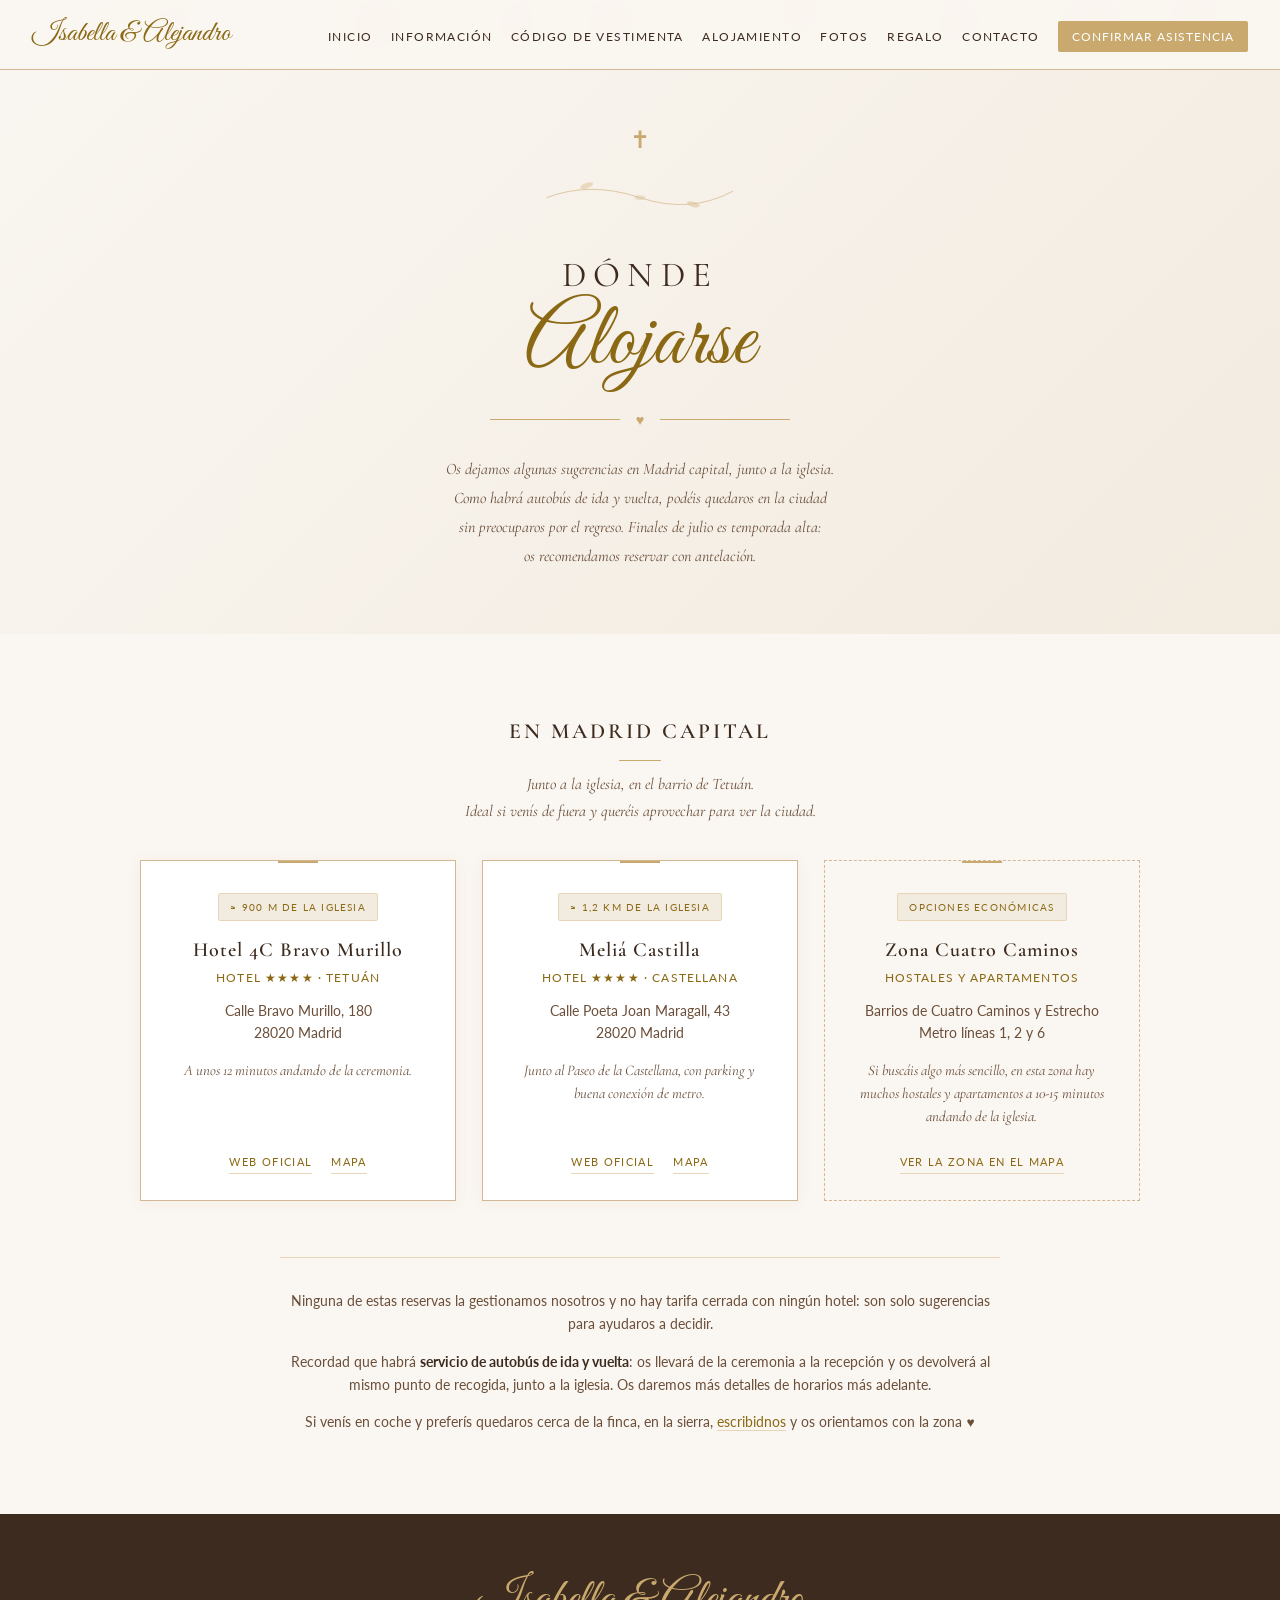
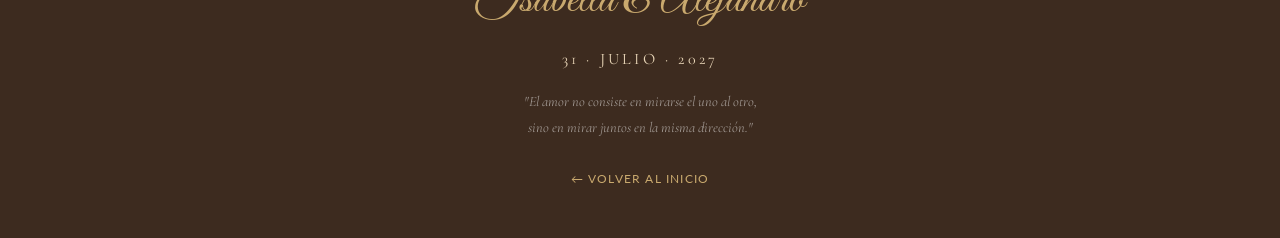
==== commit 35b0c08b: "Add files via upload" ====
--- a/alojamiento.html
+++ b/alojamiento.html
@@ -49,8 +49,9 @@
     <div class="divider" style="margin:1rem auto"><span class="divider-heart">♥</span></div>
 
     <p class="page-hero-intro">
-      Os dejamos algunas sugerencias para que elijáis con calma.<br>
-      Finales de julio es temporada alta en la sierra:<br>
+      Os dejamos algunas sugerencias en Madrid capital, junto a la iglesia.<br>
+      Como habrá autobús de ida y vuelta, podéis quedaros en la ciudad<br>
+      sin preocuparos por el regreso. Finales de julio es temporada alta:<br>
       os recomendamos reservar con antelación.
     </p>
   </div>
@@ -59,66 +60,7 @@
   <section class="section">
     <div class="container">
 
-      <div class="lodging-zone fade-in">
-        <h3 class="lodging-zone-title">Cerca de la celebración</h3>
-        <p class="lodging-zone-desc">
-          Sierra de Guadarrama, a pocos minutos de Miravalle.<br>
-          La opción más cómoda si queréis quedaros hasta el final.
-        </p>
-
-        <div class="lodging-grid lodging-grid-2">
-
-          <article class="lodging-card">
-            <span class="lodging-badge">≈ 8 km · 10 min en coche</span>
-            <h4 class="lodging-name">Hotel Sierra Oriente</h4>
-            <p class="lodging-type">Hotel rural · Guadarrama</p>
-            <p class="lodging-address">Ctra. de La Coruña N-VI, km 51,5<br>28440 Guadarrama</p>
-            <p class="lodging-note-sm">El más cercano a la finca. Pequeño y tranquilo.</p>
-            <div class="lodging-links">
-              <a href="https://www.hotelsierraoriente.com/" target="_blank" rel="noopener">Web oficial</a>
-              <a href="https://maps.google.com/?q=Hotel+Sierra+Oriente+Guadarrama" target="_blank" rel="noopener">Mapa</a>
-            </div>
-          </article>
-
-          <article class="lodging-card">
-            <span class="lodging-badge">≈ 6 km · 10 min en coche</span>
-            <h4 class="lodging-name">Hotel Rural Torreblanca</h4>
-            <p class="lodging-type">Hotel rural · Guadarrama (centro)</p>
-            <p class="lodging-address">Calle Doctor Gómez Ruiz, 7<br>28440 Guadarrama</p>
-            <p class="lodging-note-sm">En el pueblo, con bares y restaurantes andando.</p>
-            <div class="lodging-links">
-              <a href="https://maps.google.com/?q=Hotel+Rural+Torreblanca+Guadarrama" target="_blank" rel="noopener">Mapa</a>
-            </div>
-          </article>
-
-          <article class="lodging-card">
-            <span class="lodging-badge">≈ 7 km · 10 min en coche</span>
-            <h4 class="lodging-name">Hotel Galaico</h4>
-            <p class="lodging-type">Hotel ★★★ · Collado Villalba</p>
-            <p class="lodging-address">Avenida Juan Carlos I, 45<br>28400 Collado Villalba</p>
-            <p class="lodging-note-sm">Es el más grande de la zona: buena opción si venís en grupo o en familia.</p>
-            <div class="lodging-links">
-              <a href="https://www.hotelgalaico.com/" target="_blank" rel="noopener">Web oficial</a>
-              <a href="https://maps.google.com/?q=Hotel+Galaico+Collado+Villalba" target="_blank" rel="noopener">Mapa</a>
-            </div>
-          </article>
-
-          <article class="lodging-card">
-            <span class="lodging-badge">≈ 15 km · 20 min en coche</span>
-            <h4 class="lodging-name">Dorma Victoria Palace</h4>
-            <p class="lodging-type">Hotel · San Lorenzo de El Escorial</p>
-            <p class="lodging-address">Calle Juan de Toledo, 4<br>28200 San Lorenzo de El Escorial</p>
-            <p class="lodging-note-sm">Un palacio del siglo XVIII en pleno centro. Un poco más lejos, pero es el más especial de la lista.</p>
-            <div class="lodging-links">
-              <a href="https://www.eurostarshotels.com/dorma-victoria-palace.html" target="_blank" rel="noopener">Web oficial</a>
-              <a href="https://maps.google.com/?q=Victoria+Palace+San+Lorenzo+de+El+Escorial" target="_blank" rel="noopener">Mapa</a>
-            </div>
-          </article>
-
-        </div>
-      </div>
-
-      <!-- ---------- ZONA 2 · MADRID ---------- -->
+      <!-- ---------- MADRID ---------- -->
       <div class="lodging-zone fade-in">
         <h3 class="lodging-zone-title">En Madrid capital</h3>
         <p class="lodging-zone-desc">
@@ -173,11 +115,13 @@
           son solo sugerencias para ayudaros a decidir.
         </p>
         <p>
-          Recordad que habrá <strong>servicio de autobús desde la ceremonia hasta la recepción</strong>.
-          Os daremos más detalles del transporte y del regreso más adelante.
+          Recordad que habrá <strong>servicio de autobús de ida y vuelta</strong>: os llevará de la
+          ceremonia a la recepción y os devolverá al mismo punto de recogida, junto a la iglesia.
+          Os daremos más detalles de horarios más adelante.
         </p>
         <p>
-          Si tenéis cualquier duda sobre la zona, <a href="index.html#contacto">escribidnos</a> y os echamos una mano ♥
+          Si venís en coche y preferís quedaros cerca de la finca, en la sierra,
+          <a href="index.html#contacto">escribidnos</a> y os orientamos con la zona ♥
         </p>
       </div>
 
--- a/styles.css
+++ b/styles.css
@@ -136,16 +136,16 @@
 
 /* Carta: emerge lentamente del interior, sube con inercia y se despliega */
 @keyframes letterRiseUnfold {
-  0%   { transform: translateX(-50%) translateY(0)      scaleY(0.26) scaleX(0.93); opacity: 0;   filter: blur(2px); }
-  7%   { opacity: 0.55; filter: blur(0.8px); }
-  15%  { transform: translateX(-50%) translateY(-54px)  scaleY(0.40) scaleX(0.96); opacity: 1;   filter: blur(0); }
+  0%   { transform: translateX(-50%) translateY(0)      scaleY(0.26) scaleX(0.93); opacity: 0; }
+  7%   { opacity: 0.55; }
+  15%  { transform: translateX(-50%) translateY(-54px)  scaleY(0.40) scaleX(0.96); opacity: 1; }
   30%  { transform: translateX(-50%) translateY(-112px) scaleY(0.62) scaleX(0.98); }
   50%  { transform: translateX(-50%) translateY(-190px) scaleY(0.83) scaleX(0.99); }
   68%  { transform: translateX(-50%) translateY(-240px) scaleY(0.97) scaleX(1.00); }
   80%  { transform: translateX(-50%) translateY(-252px) scaleY(1.04); }
   89%  { transform: translateX(-50%) translateY(-255px) scaleY(1.012); }
   95%  { transform: translateX(-50%) translateY(-257px) scaleY(1.004); }
-  100% { transform: translateX(-50%) translateY(-252px) scaleY(1.00);  opacity: 1; filter: blur(0); }
+  100% { transform: translateX(-50%) translateY(-252px) scaleY(1.00);  opacity: 1; }
 }
 
 /* Carta flotando suavemente tras emerger */
@@ -180,13 +180,12 @@
   50%       { transform: translateY(-9px); }
 }
 
-/* Transición cinemática: sobreexposición → desvanecimiento con desenfoque */
-@keyframes cinematicFadeOut {
-  0%   { opacity: 1; filter: brightness(1)   blur(0px);   transform: scale(1); }
-  14%  { opacity: 1; filter: brightness(2.2) blur(0px);   transform: scale(1.005); }
-  30%  { opacity: 0.9; filter: brightness(1.7) blur(1px); transform: scale(1.01); }
-  58%  { opacity: 0.5; filter: brightness(1.3) blur(3px); transform: scale(1.015); }
-  100% { opacity: 0;   filter: brightness(1)   blur(7px);  transform: scale(1.02); }
+/* Disolución final: sin destello de brillo, solo opacidad y desenfoque.
+   El flash de brightness(2.2) era lo que rompía la sensación orgánica. */
+@keyframes introDissolve {
+  0%   { opacity: 1;    transform: scale(1); }
+  55%  { opacity: 0.55; transform: scale(1.007); }
+  100% { opacity: 0;    transform: scale(1.018); }
 }
 
 /* Movimiento cinemático de cámara durante la apertura */
@@ -700,10 +699,90 @@
   color: rgba(201,169,110,0.85);
 }
 
-/* ---------- TRANSICIÓN CINEMÁTICA ---------- */
-
-.intro-screen.dismissing {
-  animation: cinematicFadeOut 1.0s ease-out forwards;
+/* =========================================================
+   LÍNEA DE TIEMPO ÚNICA DE APERTURA
+
+   Antes cada fase se disparaba con su propio setTimeout desde
+   main.js. Si el hilo principal se atascaba un instante (cargar
+   una fuente, pintar una imagen), un paso llegaba tarde y se veía
+   el tirón. Ahora basta con añadir la clase .is-opening: todas las
+   fases arrancan a la vez en el mismo reloj del compositor, con
+   su propio animation-delay. No pueden desincronizarse.
+
+   Cronología (total 3.50 s, antes 4.00 s):
+     0.00  vibración del sobre        0.46 s
+     0.06  el sello se rompe          0.36 s
+     0.30  la solapa abre             1.25 s
+     0.44  luz interior               0.55 s
+     0.46  movimiento de cámara       2.30 s
+     0.62  la carta emerge            1.30 s
+     1.55  brillo sobre el papel      1.30 s
+     1.92  la carta flota (encadena exacto con la subida)
+     2.60  disolución final           0.90 s
+   ========================================================= */
+
+.intro-screen.is-opening {
+  animation: introDissolve 0.90s cubic-bezier(0.4, 0, 0.2, 1) 2.60s forwards;
+}
+
+.intro-screen.is-opening .env-3d-stage {
+  /* Sin relleno "backwards" en la cámara: así no pisa a la vibración
+     antes de empezar. Encadenan exactas en 0.46 s. */
+  animation:
+    envShake    0.46s cubic-bezier(0.36, 0.07, 0.19, 0.97) 0s    forwards,
+    openingView 2.30s cubic-bezier(0.22, 1, 0.36, 1)       0.46s forwards;
+  /* Dos sombras en vez de cuatro: se rasterizan en cada fotograma
+     mientras el sobre gira, y cuatro no aportaban nada visible. */
+  filter:
+    drop-shadow(0 60px 66px rgba(0,0,0,0.72))
+    drop-shadow(0 16px 28px rgba(0,0,0,0.46));
+}
+
+.intro-screen.is-opening .env-seal {
+  animation: sealBreak 0.36s cubic-bezier(0.55, 0, 1, 0.45) 0.06s both;
+}
+
+.intro-screen.is-opening .env-flap-wrap {
+  animation: flapOpen 1.25s cubic-bezier(0.25, 0.46, 0.45, 0.94) 0.30s both;
+}
+
+.intro-screen.is-opening .envelope-wrapper {
+  overflow: visible;
+}
+
+.intro-screen.is-opening .env-inner-glow {
+  opacity: 1;
+  animation: innerGlowIn 0.55s ease-out 0.44s both;
+}
+
+.intro-screen.is-opening .letter-card {
+  /* La clave del salto anterior: main.js quitaba .rising y ponía .hovering,
+     y en ese cambio de clase la carta daba un tirón. Ahora las dos
+     animaciones van encadenadas — el flotar arranca en 1.92 s, justo
+     cuando la subida termina, y ambas comparten el mismo punto. */
+  animation:
+    letterRiseUnfold 1.30s cubic-bezier(0.22, 1, 0.36, 1) 0.62s both,
+    letterHover      2.60s ease-in-out                    1.92s infinite;
+  z-index: 10;
+  transform-origin: center top;
+  box-shadow:
+    0 -22px 54px rgba(0,0,0,0.24),
+    0 10px 28px rgba(201,169,110,0.12),
+    inset 0 1px 0 rgba(255,255,255,0.98),
+    inset 0 0 80px rgba(255,248,235,0.35),
+    0 50px 90px rgba(0,0,0,0.20);
+}
+
+.intro-screen.is-opening .letter-shine {
+  animation: shinePass 1.30s ease-out 1.55s forwards;
+}
+
+.intro-screen.is-opening .intro-hint {
+  animation: none;
+  opacity: 0;
+  transform: translateY(12px);
+  pointer-events: none;
+  transition: opacity 0.35s ease, transform 0.35s ease;
 }
 
 /* ---------- RESPONSIVE ---------- */
@@ -717,16 +796,16 @@
 
   /* Carta sube menos en móvil — evita que se salga de pantalla por arriba */
   @keyframes letterRiseUnfold {
-    0%   { transform: translateX(-50%) translateY(0)      scaleY(0.26) scaleX(0.93); opacity: 0;   filter: blur(2px); }
-    7%   { opacity: 0.55; filter: blur(0.8px); }
-    15%  { transform: translateX(-50%) translateY(-34px)  scaleY(0.40) scaleX(0.96); opacity: 1;   filter: blur(0); }
+    0%   { transform: translateX(-50%) translateY(0)      scaleY(0.26) scaleX(0.93); opacity: 0; }
+    7%   { opacity: 0.55; }
+    15%  { transform: translateX(-50%) translateY(-34px)  scaleY(0.40) scaleX(0.96); opacity: 1; }
     30%  { transform: translateX(-50%) translateY(-74px)  scaleY(0.62) scaleX(0.98); }
     50%  { transform: translateX(-50%) translateY(-127px) scaleY(0.83) scaleX(0.99); }
     68%  { transform: translateX(-50%) translateY(-160px) scaleY(0.97) scaleX(1.00); }
     80%  { transform: translateX(-50%) translateY(-168px) scaleY(1.04); }
     89%  { transform: translateX(-50%) translateY(-171px) scaleY(1.012); }
     95%  { transform: translateX(-50%) translateY(-173px) scaleY(1.004); }
-    100% { transform: translateX(-50%) translateY(-168px) scaleY(1.00);  opacity: 1; filter: blur(0); }
+    100% { transform: translateX(-50%) translateY(-168px) scaleY(1.00);  opacity: 1; }
   }
 
   @keyframes letterHover {
@@ -737,6 +816,72 @@
   @keyframes openingView {
     0%   { transform: rotateX(9deg) rotateY(0deg)  rotateZ(0deg); }
     100% { transform: rotateX(7deg) rotateY(-2deg) rotateZ(0deg); }
+  }
+}
+
+/* ---------- PANTALLAS BAJAS (portátiles) ----------
+   La carta subía siempre 252 px. En un portátil con la barra del
+   navegador el área visible ronda los 780-800 px y la parte de
+   arriba de la carta se salía de pantalla. Aquí sube menos. */
+
+@media (min-width: 481px) and (max-height: 900px) {
+  @keyframes letterRiseUnfold {
+    0%   { transform: translateX(-50%) translateY(0)      scaleY(0.26) scaleX(0.93); opacity: 0; }
+    7%   { opacity: 0.55; }
+    15%  { transform: translateX(-50%) translateY(-40px)  scaleY(0.40) scaleX(0.96); opacity: 1; }
+    30%  { transform: translateX(-50%) translateY(-84px)  scaleY(0.62) scaleX(0.98); }
+    50%  { transform: translateX(-50%) translateY(-143px) scaleY(0.83) scaleX(0.99); }
+    68%  { transform: translateX(-50%) translateY(-181px) scaleY(0.97) scaleX(1.00); }
+    80%  { transform: translateX(-50%) translateY(-190px) scaleY(1.04); }
+    89%  { transform: translateX(-50%) translateY(-193px) scaleY(1.012); }
+    95%  { transform: translateX(-50%) translateY(-194px) scaleY(1.004); }
+    100% { transform: translateX(-50%) translateY(-190px) scaleY(1.00); opacity: 1; }
+  }
+
+  @keyframes letterHover {
+    0%, 100% { transform: translateX(-50%) translateY(-190px); }
+    50%      { transform: translateX(-50%) translateY(-197px); }
+  }
+}
+
+@media (min-width: 481px) and (max-height: 780px) {
+  @keyframes letterRiseUnfold {
+    0%   { transform: translateX(-50%) translateY(0)      scaleY(0.26) scaleX(0.93); opacity: 0; }
+    7%   { opacity: 0.55; }
+    15%  { transform: translateX(-50%) translateY(-31px)  scaleY(0.40) scaleX(0.96); opacity: 1; }
+    30%  { transform: translateX(-50%) translateY(-64px)  scaleY(0.62) scaleX(0.98); }
+    50%  { transform: translateX(-50%) translateY(-109px) scaleY(0.83) scaleX(0.99); }
+    68%  { transform: translateX(-50%) translateY(-138px) scaleY(0.97) scaleX(1.00); }
+    80%  { transform: translateX(-50%) translateY(-145px) scaleY(1.04); }
+    89%  { transform: translateX(-50%) translateY(-147px) scaleY(1.012); }
+    95%  { transform: translateX(-50%) translateY(-148px) scaleY(1.004); }
+    100% { transform: translateX(-50%) translateY(-145px) scaleY(1.00); opacity: 1; }
+  }
+
+  @keyframes letterHover {
+    0%, 100% { transform: translateX(-50%) translateY(-145px); }
+    50%      { transform: translateX(-50%) translateY(-152px); }
+  }
+}
+
+/* Móviles bajos (iPhone SE y similares): la carta se salía 3 px */
+@media (max-width: 480px) and (max-height: 700px) {
+  @keyframes letterRiseUnfold {
+    0%   { transform: translateX(-50%) translateY(0)      scaleY(0.26) scaleX(0.93); opacity: 0; }
+    7%   { opacity: 0.55; }
+    15%  { transform: translateX(-50%) translateY(-28px)  scaleY(0.40) scaleX(0.96); opacity: 1; }
+    30%  { transform: translateX(-50%) translateY(-61px)  scaleY(0.62) scaleX(0.98); }
+    50%  { transform: translateX(-50%) translateY(-105px) scaleY(0.83) scaleX(0.99); }
+    68%  { transform: translateX(-50%) translateY(-133px) scaleY(0.97) scaleX(1.00); }
+    80%  { transform: translateX(-50%) translateY(-139px) scaleY(1.04); }
+    89%  { transform: translateX(-50%) translateY(-141px) scaleY(1.012); }
+    95%  { transform: translateX(-50%) translateY(-142px) scaleY(1.004); }
+    100% { transform: translateX(-50%) translateY(-139px) scaleY(1.00); opacity: 1; }
+  }
+
+  @keyframes letterHover {
+    0%, 100% { transform: translateX(-50%) translateY(-139px); }
+    50%      { transform: translateX(-50%) translateY(-146px); }
   }
 }
 
@@ -1586,6 +1731,97 @@
   border-color: var(--gold);
   background: var(--gold);
   color: var(--white);
+}
+
+/* ---- PLATO PRINCIPAL (RSVP) ---- */
+.menu-help {
+  font-size: 0.78rem;
+  line-height: 1.55;
+  color: var(--text-mid);
+  margin: 0 0 0.9rem;
+  text-transform: none;
+  letter-spacing: 0;
+}
+
+.menu-help-note {
+  margin: 0.9rem 0 0;
+  font-style: italic;
+}
+
+.menu-people {
+  display: flex;
+  flex-direction: column;
+  gap: 1rem;
+}
+
+.menu-person {
+  margin: 0;
+  padding: 0.6rem 1rem 1rem;
+  border: 1px solid var(--border);
+  border-radius: 2px;
+  background: var(--white);
+}
+
+.menu-person-title {
+  padding: 0 0.5rem;
+  font-family: 'Cormorant Garamond', serif;
+  font-size: 0.95rem;
+  letter-spacing: 0.14em;
+  text-transform: uppercase;
+  color: var(--gold-dark);
+}
+
+.form-group label.menu-option {
+  display: flex;
+  align-items: flex-start;
+  gap: 0.7rem;
+  margin: 0;
+  padding: 0.7rem 0.8rem;
+  border: 1.5px solid var(--border);
+  border-radius: 2px;
+  background: var(--white);
+  cursor: pointer;
+  transition: all 0.2s;
+  /* Anula el estilo de .form-group label: aquí es texto, no etiqueta */
+  text-transform: none;
+  letter-spacing: 0;
+  font-size: 0.9rem;
+}
+
+.form-group label.menu-option + label.menu-option {
+  margin-top: 0.6rem;
+}
+
+.form-group label.menu-option input {
+  width: auto;
+  flex-shrink: 0;
+  margin-top: 0.25rem;
+  padding: 0;
+  border: none;
+  background: none;
+  accent-color: var(--gold);
+  cursor: pointer;
+}
+
+.form-group label.menu-option:has(input:checked) {
+  border-color: var(--gold);
+  background: rgba(201, 169, 110, 0.08);
+}
+
+.menu-option-text strong {
+  display: block;
+  font-size: 0.9rem;
+  font-weight: 600;
+  color: var(--text-dark);
+}
+
+.menu-option-text em {
+  display: block;
+  margin-top: 0.15rem;
+  font-size: 0.8rem;
+  font-style: normal;
+  line-height: 1.45;
+  color: var(--text-mid);
 }
 
 .form-footer {
